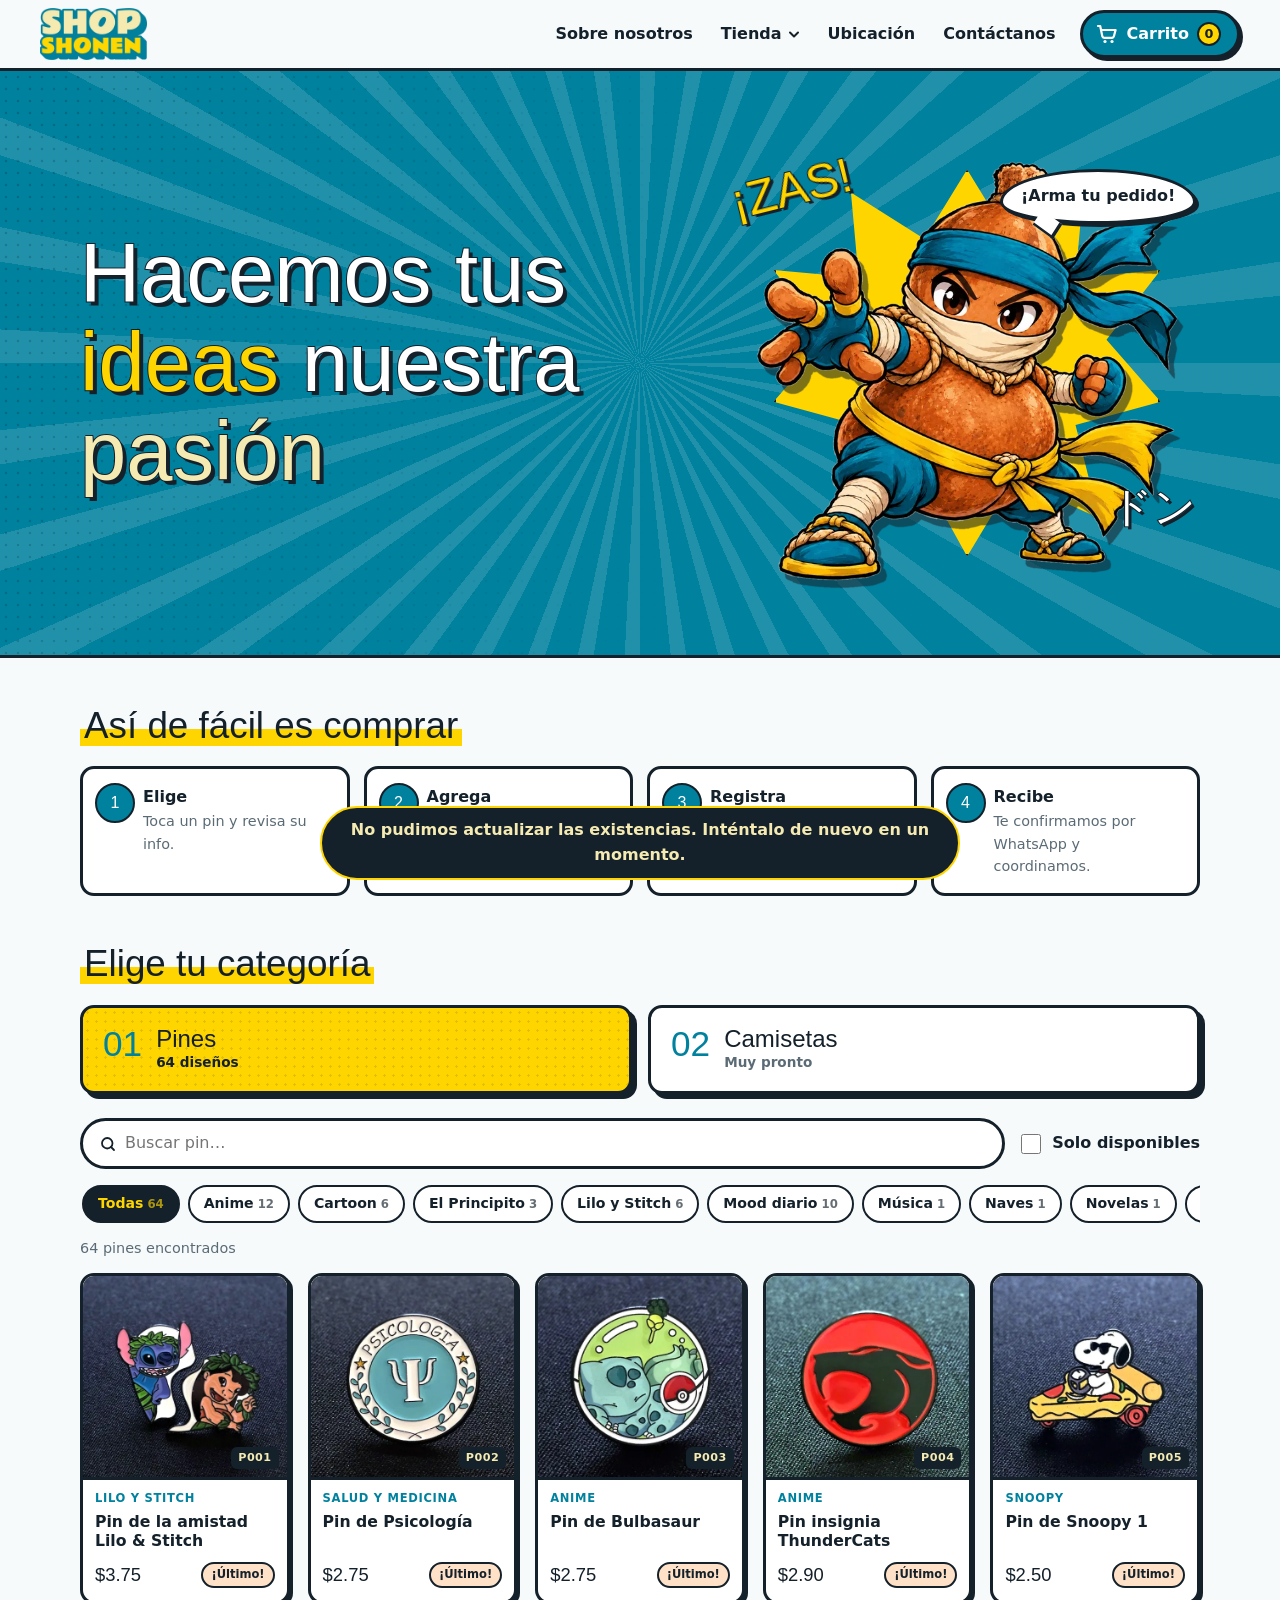
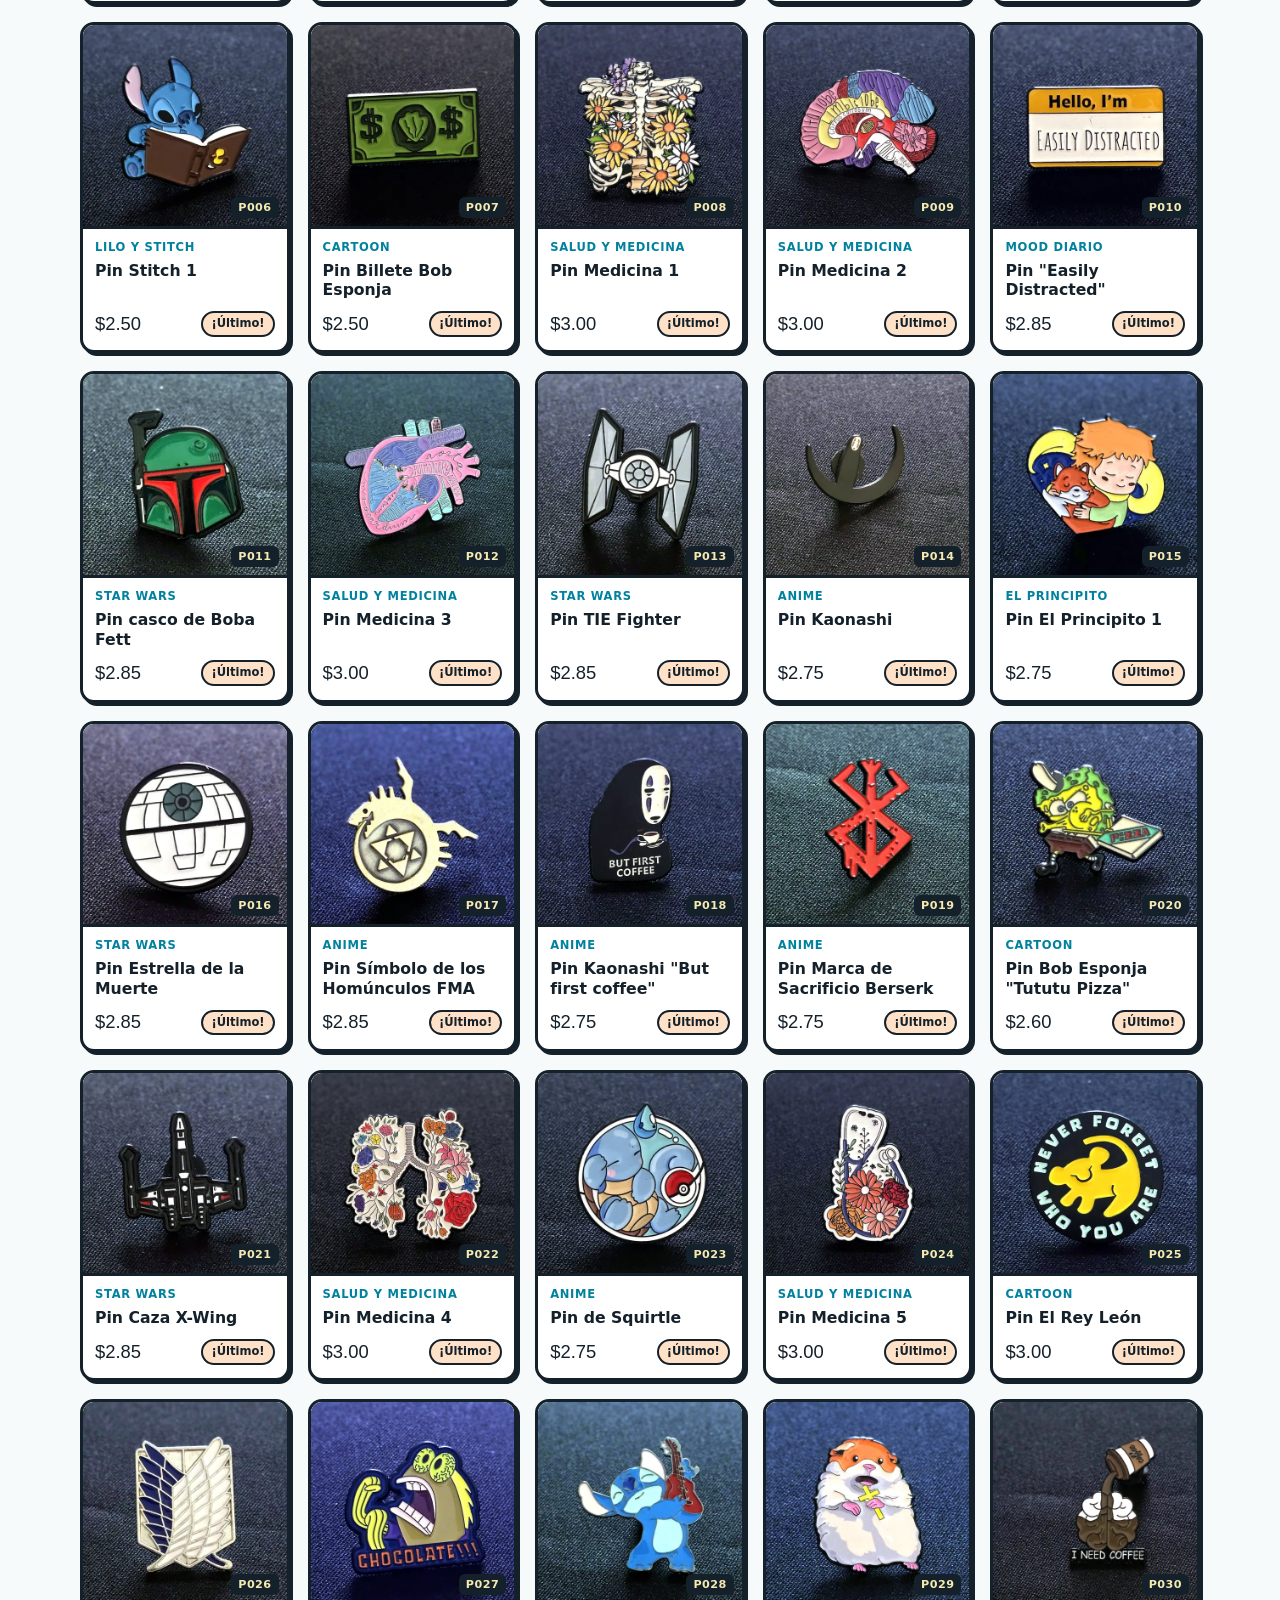
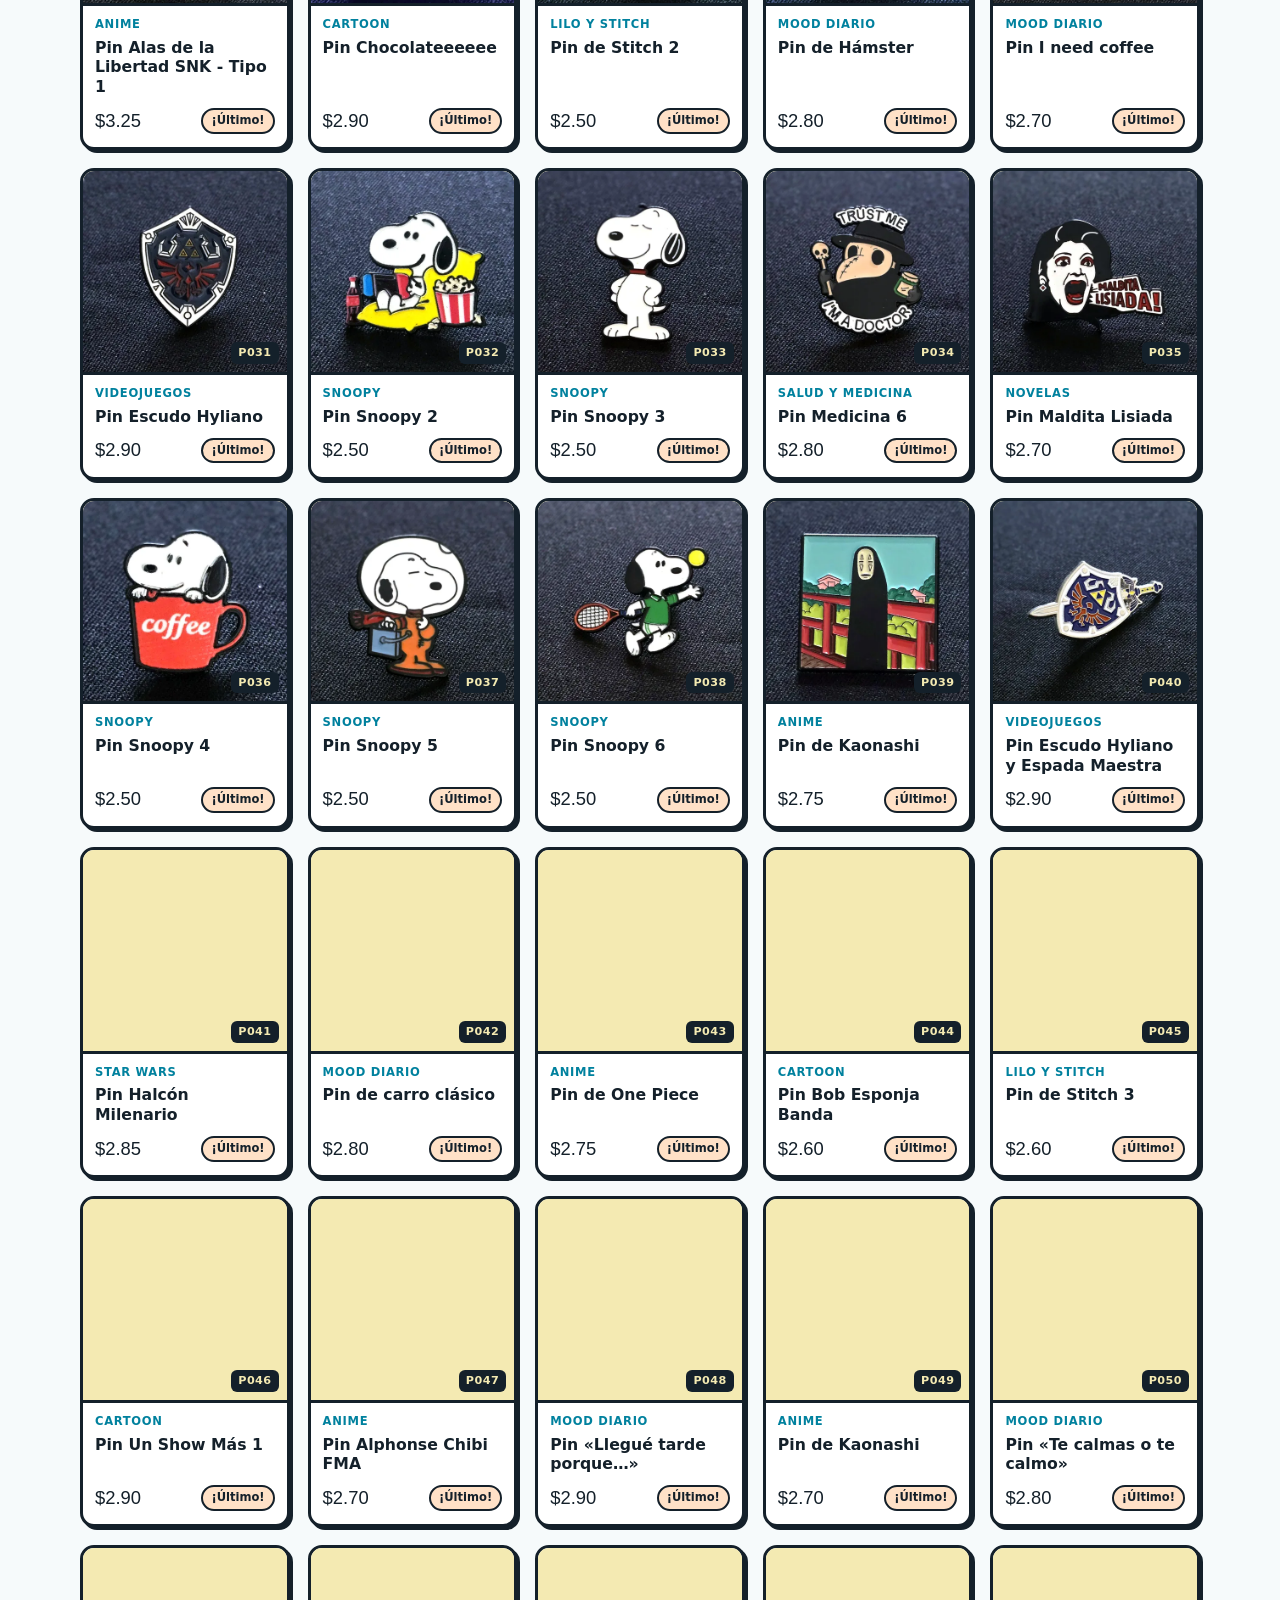
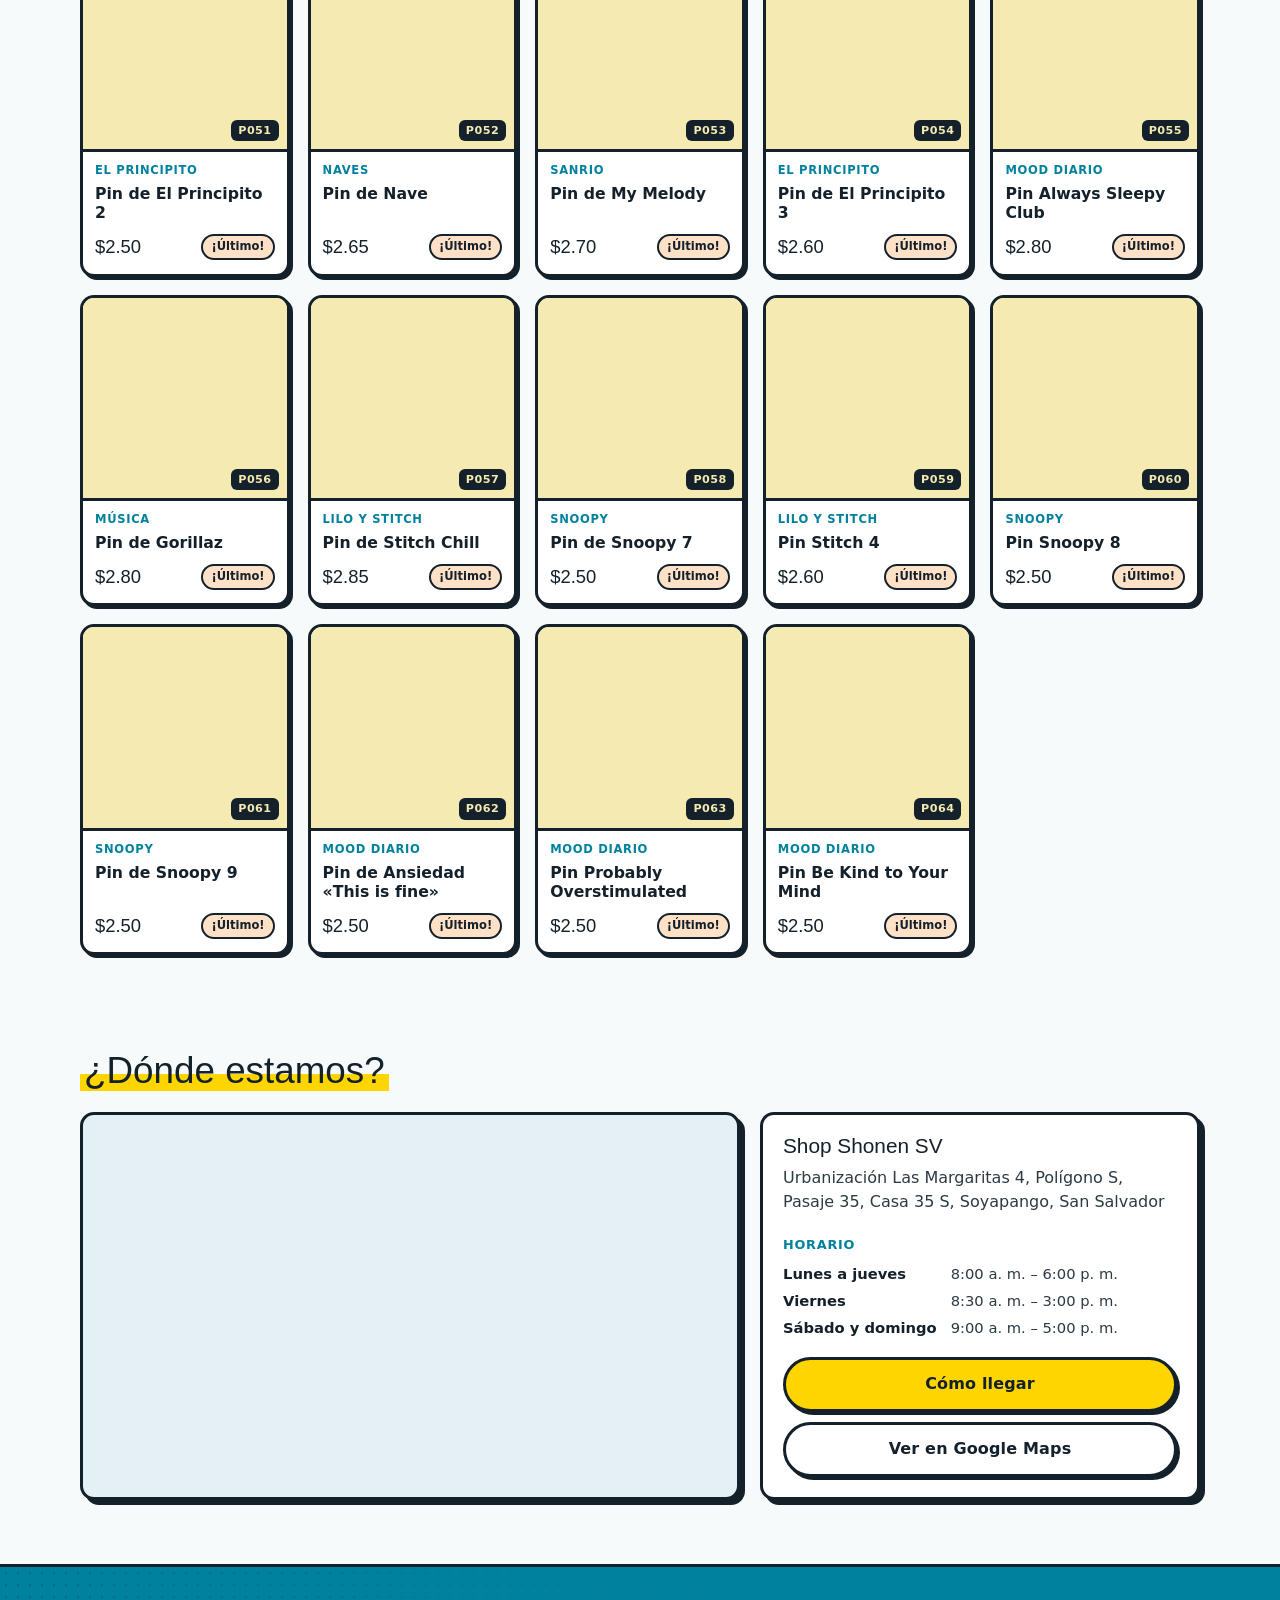
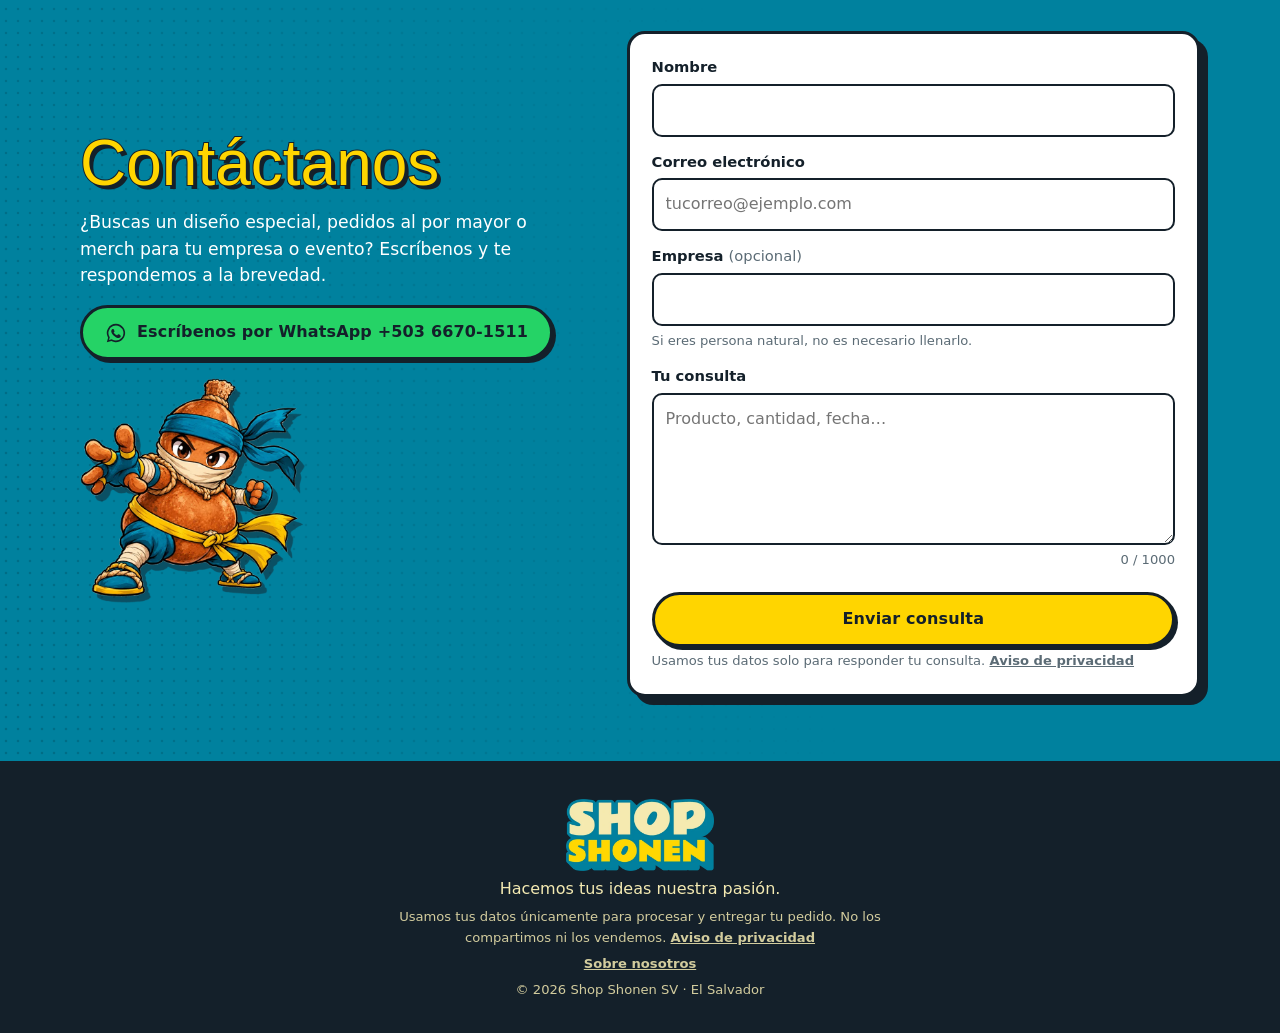
==== index.html @ 0800d369 "Add files via upload" ====
<!doctype html>
<html lang="es">
<head>
<meta charset="utf-8">
<meta name="viewport" content="width=device-width,initial-scale=1,viewport-fit=cover">
<!--CSP-START-->
<meta http-equiv="Content-Security-Policy" content="default-src 'self'; script-src 'self'; style-src 'self' 'unsafe-inline' https://fonts.googleapis.com; font-src https://fonts.gstatic.com; img-src 'self' data: https://drive.google.com https://*.googleusercontent.com; frame-src https://www.google.com https://maps.google.com; connect-src https://script.google.com https://script.googleusercontent.com; frame-ancestors 'none'; base-uri 'self'; form-action 'none'">
<meta name="referrer" content="strict-origin-when-cross-origin">
<meta name="description" content="Shop Shonen SV: pines y merch inspirados en el anime y la cultura pop. Pedidos en línea, pago contra entrega y envíos a todo El Salvador.">
<link rel="icon" href="logo.webp">
<!--CSP-END-->
<title>Shop Shonen SV</title>
<link rel="preconnect" href="https://fonts.googleapis.com">
<link rel="preconnect" href="https://fonts.gstatic.com" crossorigin>
<link rel="stylesheet" href="https://fonts.googleapis.com/css2?family=Bangers&family=Dela+Gothic+One&family=M+PLUS+Rounded+1c:wght@400;500;700;800&display=swap">
<link rel="stylesheet" href="styles.css">
</head>
<body>
<!--BODY-START-->
<a class="skip" href="#catalogo">Ir al catálogo</a>

<header class="topbar" id="topbar">
  <a class="brand" href="#inicio" aria-label="Shop Shonen SV, inicio">
    <img src="logo.webp" alt="Shop Shonen" width="120" height="120">
  </a>
  <nav class="topnav" id="topnav" aria-label="Secciones">
    <a class="navlink" href="nosotros.html">Sobre nosotros</a>
    <div class="dd" id="ddTienda">
      <button type="button" class="navlink dd-btn" id="ddBtn" aria-expanded="false" aria-controls="ddMenu">Tienda <svg viewBox="0 0 12 12" width="12" height="12" aria-hidden="true"><path d="M2 4.5 6 8.5 10 4.5" fill="none" stroke="currentColor" stroke-width="2" stroke-linecap="round" stroke-linejoin="round"/></svg></button>
      <div class="dd-menu" id="ddMenu" hidden>
        <button type="button" class="dd-item" data-goto="pines">Pines</button>
        <button type="button" class="dd-item" data-goto="camisetas">Camisetas</button>
      </div>
    </div>
    <button type="button" class="navlink" data-scroll="ubicacion">Ubicación</button>
    <button type="button" class="navlink" data-scroll="contacto">Contáctanos</button>
  </nav>
  <button type="button" class="cart-btn" id="cartBtn" aria-label="Abrir carrito, 0 productos">
    <svg viewBox="0 0 24 24" width="24" height="24" aria-hidden="true"><path d="M3 4h2.2l2.1 10.2a2 2 0 0 0 2 1.6h7.6a2 2 0 0 0 2-1.5L20.6 8H6.4" fill="none" stroke="currentColor" stroke-width="2.2" stroke-linecap="round" stroke-linejoin="round"/><circle cx="10" cy="19.5" r="1.6" fill="currentColor"/><circle cx="17" cy="19.5" r="1.6" fill="currentColor"/></svg>
    <span class="cart-label">Carrito</span>
    <span class="cart-count" id="cartCount">0</span>
  </button>
  <button type="button" class="burger" id="burger" aria-expanded="false" aria-controls="topnav" aria-label="Abrir menú">
    <span></span><span></span><span></span>
  </button>
</header>

<main id="inicio">
  <!-- HERO: escena animada -->
  <section class="hero" aria-labelledby="heroTitle">
    <div class="hero-lines" aria-hidden="true"></div>
    <div class="hero-dots" aria-hidden="true"></div>
    <div class="hero-inner">
      <div class="hero-copy">
        <h1 id="heroTitle" class="hero-title" aria-label="Hacemos tus ideas nuestra pasión">
          <span class="w" style="--i:0">Hacemos</span>
          <span class="w" style="--i:1">tus</span>
          <span class="w hl" style="--i:2">ideas</span>
          <span class="w" style="--i:3">nuestra</span>
          <span class="w hl2" style="--i:4">pasión</span>
        </h1>
      </div>
      <div class="hero-stage" aria-hidden="true">
        <div class="burst"></div>
        <span class="sfx sfx1">¡ZAS!</span>
        <span class="sfx sfx2">ドン</span>
        <img class="mascot" src="mascota.webp" alt="" width="640" height="636">
        <div class="bubble">¡Arma tu pedido!</div>
      </div>
    </div>
  </section>

  <section class="how" aria-labelledby="howTitle">
    <h2 id="howTitle" class="section-title"><span>Así de fácil es comprar</span></h2>
    <ol class="steps">
      <li><b>Elige</b><span>Toca un pin y revisa su info.</span></li>
      <li><b>Agrega</b><span>Suma al carrito los que quieras.</span></li>
      <li><b>Registra</b><span>Completa tus datos de entrega.</span></li>
      <li><b>Recibe</b><span>Te confirmamos por WhatsApp y coordinamos.</span></li>
    </ol>
  </section>

  <!-- Categorías -->
  <section class="cats" id="catalogo" aria-labelledby="catsTitle">
    <h2 id="catsTitle" class="section-title"><span>Elige tu categoría</span></h2>
    <div class="cat-tabs" role="tablist" aria-label="Categorías de producto">
      <button type="button" class="cat-tab" role="tab" id="tab-pines" aria-controls="panel-pines" aria-selected="true" data-cat="pines">
        <span class="cat-num">01</span>
        <span class="cat-name">Pines</span>
        <span class="cat-meta" id="pinesMeta">64 diseños</span>
      </button>
      <button type="button" class="cat-tab" role="tab" id="tab-camisetas" aria-controls="panel-camisetas" aria-selected="false" data-cat="camisetas">
        <span class="cat-num">02</span>
        <span class="cat-name">Camisetas</span>
        <span class="cat-meta">Muy pronto</span>
      </button>
    </div>

    <!-- Panel Pines -->
    <div class="panel" role="tabpanel" id="panel-pines" aria-labelledby="tab-pines">
      <div class="toolbar">
        <label class="search">
          <span class="sr">Buscar pin</span>
          <svg viewBox="0 0 24 24" width="18" height="18" aria-hidden="true"><circle cx="11" cy="11" r="7" fill="none" stroke="currentColor" stroke-width="2.4"/><path d="m20 20-4-4" stroke="currentColor" stroke-width="2.4" stroke-linecap="round"/></svg>
          <input type="search" id="q" placeholder="Buscar pin…" autocomplete="off" maxlength="40">
        </label>
        <label class="only-stock"><input type="checkbox" id="onlyStock"> Solo disponibles</label>
      </div>
      <div class="chips" id="chips" role="group" aria-label="Filtrar por temática"></div>
      <p class="result-count" id="resultCount" aria-live="polite"></p>
      <div class="grid" id="grid"></div>
    </div>

    <!-- Panel Camisetas -->
    <div class="panel" role="tabpanel" id="panel-camisetas" aria-labelledby="tab-camisetas" hidden>
      <div class="soon">
        <img src="mascota.webp" alt="" class="soon-mascot" width="640" height="636">
        <div class="soon-bubble">
          <p class="soon-msg">Muy pronto estaremos actualizando el catálogo de productos</p>
          <p class="soon-sign">Atentamente: <b>Shop Shonen SV</b></p>
        </div>
      </div>
    </div>
  </section>


  <!-- Ubicación -->
  <section class="place" id="ubicacion" aria-labelledby="placeTitle">
    <h2 id="placeTitle" class="section-title"><span>¿Dónde estamos?</span></h2>
    <div class="place-grid">
      <div class="map" id="map"></div>
      <div class="place-card">
        <p class="place-kicker">Shop Shonen SV</p>
        <p class="place-addr" id="placeAddr"></p>
        <h3 class="place-h">Horario</h3>
        <dl class="hours" id="hours"></dl>
        <div class="place-actions">
          <a class="btn btn-sun btn-wide" id="mapDirections" href="#" target="_blank" rel="noopener noreferrer">Cómo llegar</a>
          <a class="btn btn-ghost-dark btn-wide" id="mapOpen" href="#" target="_blank" rel="noopener noreferrer">Ver en Google Maps</a>
        </div>
      </div>
    </div>
  </section>

  <!-- Contáctanos -->
  <section class="contact" id="contacto" aria-labelledby="contactTitle">
    <div class="contact-wrap">
      <div class="contact-intro">
        <h2 id="contactTitle" class="contact-title">Contáctanos</h2>
        <p class="contact-lead">¿Buscas un diseño especial, pedidos al por mayor o merch para tu empresa o evento? Escríbenos y te respondemos a la brevedad.</p>
        <a class="btn btn-wa wa-link" id="ctWa" href="#" target="_blank" rel="noopener noreferrer" hidden>
          <svg viewBox="0 0 24 24" width="22" height="22" aria-hidden="true"><path fill="currentColor" d="M12 2a10 10 0 0 0-8.6 15.1L2 22l5-1.3A10 10 0 1 0 12 2Zm0 18.2c-1.5 0-3-.4-4.3-1.2l-.3-.2-3 .8.8-2.9-.2-.3A8.2 8.2 0 1 1 12 20.2Zm4.5-6.1c-.2-.1-1.5-.7-1.7-.8-.2-.1-.4-.1-.6.1l-.8 1c-.1.2-.3.2-.5.1a6.7 6.7 0 0 1-3.3-2.9c-.3-.4.3-.4.7-1.3.1-.2 0-.3 0-.4l-.8-1.8c-.2-.5-.4-.4-.6-.4h-.5a1 1 0 0 0-.7.3 3 3 0 0 0-.9 2.2c0 1.3.9 2.5 1 2.7.1.2 1.8 2.8 4.4 3.9 1.7.7 2.3.8 3.1.6.5-.1 1.5-.6 1.7-1.2.2-.6.2-1.1.2-1.2-.1-.1-.3-.2-.5-.3Z"/></svg>
          <span>Escríbenos por WhatsApp <b id="ctWaNum"></b></span>
        </a>
        <img src="mascota.webp" alt="" class="contact-mascot" width="640" height="636">
      </div>
      <form class="contact-form" id="ctForm" novalidate>
        <div class="field">
          <label for="cNombre">Nombre</label>
          <input id="cNombre" name="nombre" autocomplete="name" maxlength="80" required>
          <p class="err" id="ecNombre"></p>
        </div>
        <div class="field">
          <label for="cCorreo">Correo electrónico</label>
          <input id="cCorreo" name="correo" type="email" autocomplete="email" maxlength="120" placeholder="tucorreo@ejemplo.com" required>
          <p class="err" id="ecCorreo"></p>
        </div>
        <div class="field">
          <label for="cEmpresa">Empresa <span class="opt">(opcional)</span></label>
          <input id="cEmpresa" name="empresa" autocomplete="organization" maxlength="100" aria-describedby="cEmpresaHint">
          <p class="field-hint" id="cEmpresaHint">Si eres persona natural, no es necesario llenarlo.</p>
        </div>
        <div class="field">
          <label for="cConsulta">Tu consulta</label>
          <textarea id="cConsulta" name="consulta" rows="5" maxlength="1000" placeholder="Producto, cantidad, fecha…" required></textarea>
          <p class="field-hint counter" id="cCount">0 / 1000</p>
          <p class="err" id="ecConsulta"></p>
        </div>
        <div class="hp" aria-hidden="true"><label>No llenar <input id="cWeb" name="web" tabindex="-1" autocomplete="off"></label></div>
        <p class="form-alert" id="ctAlert" role="alert" hidden></p>
        <button type="submit" class="btn btn-sun btn-wide" id="ctSubmit">Enviar consulta</button>
        <p class="field-hint">Usamos tus datos solo para responder tu consulta. <button type="button" class="linkish" data-privacy>Aviso de privacidad</button></p>
      </form>
      <div class="contact-done" id="ctDone" hidden>
        <p class="done-kicker">¡Consulta enviada!</p>
        <h3 class="contact-done-title">Gracias, <span id="ctDoneName"></span></h3>
        <p>Recibimos tu mensaje y te responderemos al correo <b id="ctDoneMail"></b>.</p>
        <button type="button" class="btn btn-ghost-dark" id="ctAgain">Enviar otra consulta</button>
      </div>
    </div>
  </section>
</main>

<footer class="footer">
  <img src="logo.webp" alt="Shop Shonen SV" width="96" height="96">
  <p>Hacemos tus ideas nuestra pasión.</p>
  <p class="foot-small">Usamos tus datos únicamente para procesar y entregar tu pedido. No los compartimos ni los vendemos. <button type="button" class="linkish" id="privacyLink">Aviso de privacidad</button></p>
  <p class="foot-small"><a class="linkish" href="nosotros.html">Sobre nosotros</a></p>
  <p class="foot-small">© <span id="year">2026</span> Shop Shonen SV · El Salvador</p>
</footer>

<!-- Modal: detalle de producto -->
<div class="overlay" id="detailOverlay" hidden>
  <div class="modal" role="dialog" aria-modal="true" aria-labelledby="dName" id="detail">
    <button type="button" class="x" data-close aria-label="Cerrar">×</button>
    <div class="d-media">
      <div class="zoom" id="zoom" tabindex="0" role="button" aria-label="Toca para hacer zoom">
        <img id="dImg" alt="">
        <span class="zoom-hint" id="zoomHint">Toca la foto para hacer zoom</span>
      </div>
    </div>
    <div class="d-info">
      <p class="d-code" id="dCode"></p>
      <h3 class="d-name" id="dName"></h3>
      <p class="d-price" id="dPrice"></p>
      <div class="d-tabs" role="tablist">
        <button type="button" role="tab" aria-selected="true" class="d-tab" id="dTabDesc">Descripción</button>
      </div>
      <p class="d-desc" id="dDesc"></p>
      <p class="d-stock" id="dStock"></p>
      <div class="d-buy" id="dBuy">
        <div class="qty" aria-label="Cantidad">
          <button type="button" id="dMinus" aria-label="Quitar uno">−</button>
          <output id="dQty">1</output>
          <button type="button" id="dPlus" aria-label="Agregar uno">+</button>
        </div>
        <button type="button" class="btn btn-sun btn-wide" id="dAdd">Añadir al carrito</button>
      </div>
    </div>
  </div>
</div>

<!-- Carrito lateral -->
<div class="drawer-back" id="drawerBack" hidden></div>
<aside class="drawer" id="drawer" aria-labelledby="drawerTitle" aria-hidden="true" inert hidden>
  <div class="drawer-head">
    <h2 id="drawerTitle">Tu carrito</h2>
    <button type="button" class="x" id="drawerClose" aria-label="Cerrar carrito">×</button>
  </div>
  <p class="drawer-toast" id="drawerToast" role="status" aria-live="polite"></p>
  <div class="drawer-body" id="cartList"></div>
  <div class="drawer-foot">
    <div class="sum-row total"><span>Total de la compra</span><b id="cartTotal">$0.00</b></div>
    <p class="hint">El envío se calcula al completar tus datos.</p>
    <button type="button" class="btn btn-ghost-dark btn-wide" id="keepShopping">Continuar comprando</button>
    <button type="button" class="btn btn-sun btn-wide" id="goCheckout">Completar compra</button>
  </div>
</aside>

<!-- Pestaña de checkout -->
<section class="checkout" id="checkout" aria-labelledby="coTitle" hidden>
  <div class="co-bar">
    <button type="button" class="back" id="coBack">← Volver a la tienda</button>
    <img src="logo.webp" alt="Shop Shonen" width="64" height="64">
  </div>
  <div class="co-wrap" id="coWrap">
    <form class="co-form" id="coForm" novalidate autocomplete="on">
      <h2 id="coTitle">Completa tu registro de compra</h2>
      <p class="co-sub">Todos los campos son obligatorios. Los usamos solo para entregarte tu pedido.</p>

      <fieldset>
        <legend><span class="lg-num">1</span> ¿Quién recibe?</legend>
        <div class="field">
          <label for="fNombre">Nombre completo</label>
          <input id="fNombre" name="nombre" autocomplete="name" maxlength="80" required>
          <p class="err" id="eNombre"></p>
        </div>
        <div class="field">
          <label for="fWhats">Contacto de WhatsApp</label>
          <div class="phone"><span class="pfx">+503</span><input id="fWhats" name="whatsapp" inputmode="numeric" autocomplete="tel-national" placeholder="7000-0000" maxlength="9" required></div>
          <p class="err" id="eWhats"></p>
        </div>
      </fieldset>

      <fieldset>
        <legend><span class="lg-num">2</span> ¿Dónde entregamos?</legend>
        <div class="field">
          <label for="fDepto">Departamento</label>
          <select id="fDepto" name="departamento" required><option value="">Selecciona un departamento</option></select>
          <p class="err" id="eDepto"></p>
        </div>
        <div class="row2">
          <div class="field">
            <label for="fMuni">Municipio</label>
            <select id="fMuni" name="municipio" required disabled><option value="">Primero elige el departamento</option></select>
            <p class="err" id="eMuni"></p>
          </div>
          <div class="field">
            <label for="fDist">Distrito</label>
            <select id="fDist" name="distrito" required disabled><option value="">Primero elige el municipio</option></select>
            <p class="err" id="eDist"></p>
          </div>
        </div>
        <div class="field">
          <label for="fDir">Dirección</label>
          <input id="fDir" name="direccion" autocomplete="street-address" maxlength="160" placeholder="Colonia, calle y n.º de casa" required>
          <p class="err" id="eDir"></p>
        </div>
        <div class="field">
          <label for="fRef">Punto de referencia</label>
          <input id="fRef" name="referencia" maxlength="120" placeholder="Ej.: frente al parque" required>
          <p class="err" id="eRef"></p>
        </div>
      </fieldset>

      <fieldset>
        <legend><span class="lg-num">3</span> ¿Cómo pagas?</legend>
        <div class="pay">
          <label class="pay-opt"><input type="radio" name="pago" value="Contra entrega" required>
            <span><b>Contra entrega</b><small>Pagas en efectivo cuando recibes tu pedido.</small></span></label>
          <label class="pay-opt"><input type="radio" name="pago" value="Transferencia">
            <span><b>Pago por transferencia</b><small>Transferencia bancaria antes del envío.</small></span></label>
        </div>
        <p class="pay-note" id="payNote" hidden>Un asesor se comunicará contigo por WhatsApp para completar el pago. Tu pedido queda reservado mientras tanto.</p>
        <p class="err" id="ePago"></p>
      </fieldset>

      <!-- Campo trampa contra bots: las personas no lo ven -->
      <div class="hp" aria-hidden="true"><label>No llenar <input id="fWeb" name="web" tabindex="-1" autocomplete="off"></label></div>

      <label class="consent"><input type="checkbox" id="fConsent" required>
        <span>Acepto que Shop Shonen SV use mis datos solo para gestionar y entregar este pedido y contactarme por WhatsApp. <button type="button" class="linkish" data-privacy>Leer aviso</button></span></label>
      <p class="err" id="eConsent"></p>

      <p class="form-alert" id="formAlert" role="alert" hidden></p>
    </form>

    <aside class="co-summary" aria-labelledby="sumTitle">
      <h3 id="sumTitle">Resumen del pedido</h3>
      <div id="coItems" class="co-items"></div>
      <div class="sum-row"><span>Subtotal</span><b id="coSub">$0.00</b></div>
      <div class="sum-row"><span>Envío <small id="coShipLbl">(elige departamento)</small></span><b id="coShip">—</b></div>
      <div class="sum-row total"><span>Total a pagar</span><b id="coTotal">$0.00</b></div>
      <button type="submit" form="coForm" class="btn btn-sun btn-wide" id="coSubmit" disabled>Completar registro de compra</button>
      <p class="missing" id="coMissing" aria-live="polite"></p>
      <p class="secure"><svg viewBox="0 0 24 24" width="16" height="16" aria-hidden="true"><path d="M7 10V7a5 5 0 0 1 10 0v3" fill="none" stroke="currentColor" stroke-width="2.2"/><rect x="4.5" y="10" width="15" height="11" rx="2.5" fill="currentColor"/></svg> Conexión cifrada. No pedimos datos de tarjeta.</p>
    </aside>
  </div>

  <!-- Confirmación -->
  <div class="done" id="done" hidden>
    <img src="mascota.webp" alt="" class="done-mascot" width="640" height="636">
    <div class="done-card">
      <p class="done-kicker">¡Pedido registrado!</p>
      <h2 class="done-title">Gracias, <span id="doneName"></span></h2>
      <p class="done-id">Número de pedido: <b id="doneId"></b></p>
      <div id="doneItems" class="co-items"></div>
      <div class="sum-row"><span>Envío</span><b id="doneShip"></b></div>
      <div class="sum-row total"><span>Total</span><b id="doneTotal"></b></div>
      <p class="done-pay" id="donePay"></p>
      <p class="done-wa" id="doneWa"></p>
      <a class="btn btn-wa btn-wide" id="doneChat" href="#" target="_blank" rel="noopener noreferrer">Escribirle a Shop Shonen por WhatsApp</a>
      <button type="button" class="btn btn-ghost-dark btn-wide" id="doneBack">Seguir viendo productos</button>
    </div>
  </div>
</section>

<!-- Aviso de privacidad -->
<div class="overlay" id="privacyOverlay" hidden>
  <div class="modal modal-text" role="dialog" aria-modal="true" aria-labelledby="pvTitle">
    <button type="button" class="x" data-close aria-label="Cerrar">×</button>
    <h3 id="pvTitle">Aviso de privacidad</h3>
    <p><b>Qué datos pedimos:</b> nombre, número de WhatsApp, dirección, punto de referencia y método de pago. No pedimos ni guardamos datos de tarjetas ni contraseñas.</p>
    <p><b>Para qué:</b> registrar tu pedido, apartar tus productos, coordinar la entrega y enviarte la confirmación por WhatsApp.</p>
    <p><b>Quién los ve:</b> solo el equipo de Shop Shonen SV y la persona que realiza la entrega. No los vendemos ni los compartimos con terceros para publicidad.</p>
    <p><b>Cuánto tiempo:</b> conservamos los datos del pedido mientras sea necesario para la entrega y el control de ventas.</p>
    <p><b>Tus derechos:</b> puedes pedir que corrijamos o eliminemos tus datos escribiéndonos por WhatsApp.</p>
  </div>
</div>

<div class="toast" id="toast" role="status" aria-live="polite"></div>
<!--BODY-END-->
<script src="config.js"></script>
<script src="data-productos.js"></script>
<script src="data-elsalvador.js"></script>
<script src="app.js"></script>
</body>
</html>
---- styles.css ----
/* Layout: página tipo tomo de manga — paneles con tinta gruesa, sombras duras y tramas; un solo mundo visual claro (decisión deliberada). */
:root{
  --ink:#14202a;          /* tinta */
  --paper:#f6fafb;        /* papel, sesgo frío hacia el teal */
  --panel:#ffffff;
  --teal:#00819e;         /* del logo */
  --teal-deep:#005b70;
  --cream:#f4eab2;        /* del logo */
  --sun:#ffd500;          /* del logo */
  --orange:#d9662a;       /* de la mascota */
  --red:#e0343c;
  --green:#1f9d55;
  --muted:#5b6b75;
  --line:#d6e3e8;
  --f-display:"Dela Gothic One","Arial Black",Impact,sans-serif;
  --f-sfx:"Bangers","Dela Gothic One",Impact,sans-serif;
  --f-body:"M PLUS Rounded 1c",ui-rounded,"Segoe UI",system-ui,sans-serif;
  --b:3px solid var(--ink);
  --sh:5px 5px 0 var(--ink);
  --sh-sm:3px 3px 0 var(--ink);
  --r:14px;
  --gut:clamp(16px,4vw,40px);
  color-scheme:light;
}
*{box-sizing:border-box}
[hidden]{display:none!important}
html{scroll-behavior:smooth}
body{margin:0;background:var(--paper);color:var(--ink);font-family:var(--f-body);font-size:16px;line-height:1.55;-webkit-font-smoothing:antialiased;overflow-x:hidden}
body.locked{overflow:hidden}
img{max-width:100%;display:block}
button{font:inherit;color:inherit;cursor:pointer}
input,select{font:inherit;color:var(--ink)}
:focus-visible{outline:3px solid var(--orange);outline-offset:3px}
.sr{position:absolute;width:1px;height:1px;overflow:hidden;clip:rect(0 0 0 0);white-space:nowrap}
.skip{position:absolute;left:-999px;top:8px;background:var(--sun);border:var(--b);padding:8px 12px;z-index:100;font-weight:800}
.skip:focus{left:12px}

/* ---------- Botones ---------- */
.btn{display:inline-flex;align-items:center;justify-content:center;gap:8px;border:var(--b);border-radius:999px;padding:12px 22px;font-weight:800;font-size:1rem;letter-spacing:.01em;box-shadow:var(--sh-sm);transition:transform .12s ease,box-shadow .12s ease,background .2s;text-decoration:none;min-height:48px;text-align:center}
.btn:hover{transform:translate(-2px,-2px);box-shadow:5px 5px 0 var(--ink)}
.btn:active{transform:translate(2px,2px);box-shadow:0 0 0 var(--ink)}
.btn[disabled]{opacity:.45;cursor:not-allowed;transform:none;box-shadow:var(--sh-sm)}
.btn-sun{background:var(--sun);color:var(--ink)}
.btn-ghost{background:transparent;color:#fff;border-color:#fff;box-shadow:3px 3px 0 var(--ink)}
.btn-ghost-dark{background:var(--panel);color:var(--ink)}
.btn-wa{background:#25d366;color:var(--ink)}
.btn-wide{width:100%}
.linkish{background:none;border:0;padding:0;text-decoration:underline;font-weight:700;color:inherit}

/* ---------- Barra superior ---------- */
.topbar{position:sticky;top:env(safe-area-inset-top,0px);z-index:40;display:flex;align-items:center;gap:12px;padding:8px var(--gut);background:var(--paper);border-bottom:var(--b)}
.brand img{width:auto;height:52px;object-fit:contain}
.topnav{display:flex;align-items:center;gap:4px;margin-left:auto}
.navlink{background:none;border:0;padding:10px 12px;font-weight:800;border-radius:10px;color:var(--ink);text-decoration:none;font-size:1rem;line-height:1.55;white-space:nowrap;display:inline-flex;align-items:center}
.navlink:hover{background:var(--cream)}
.cart-btn{position:relative;display:flex;align-items:center;gap:8px;background:var(--teal);color:#fff;border:var(--b);border-radius:999px;padding:9px 16px 9px 12px;font-weight:800;box-shadow:var(--sh-sm);min-height:46px}
.cart-count{min-width:24px;height:24px;border-radius:999px;background:var(--sun);color:var(--ink);border:2px solid var(--ink);display:grid;place-items:center;font-size:.8rem;padding:0 5px;font-variant-numeric:tabular-nums}
.cart-btn.bump{animation:bump .5s ease}
@keyframes bump{30%{transform:scale(1.15) rotate(-4deg)}60%{transform:scale(.95) rotate(2deg)}}

/* ---------- Hero ---------- */
.hero{position:relative;overflow:hidden;background:var(--teal);color:#fff;border-bottom:var(--b);isolation:isolate}
.hero-lines{position:absolute;inset:-60%;z-index:-2;background:repeating-conic-gradient(from 0deg at 50% 50%,rgba(255,255,255,.13) 0deg 3deg,transparent 3deg 9deg);animation:spin 60s linear infinite}
.hero-dots{position:absolute;inset:0;z-index:-1;background-image:radial-gradient(rgba(0,0,0,.18) 1.4px,transparent 1.6px);background-size:12px 12px;-webkit-mask-image:linear-gradient(100deg,#000 0%,transparent 55%);mask-image:linear-gradient(100deg,#000 0%,transparent 55%)}
@keyframes spin{to{transform:rotate(360deg)}}
.hero-inner{max-width:1200px;margin:0 auto;padding:clamp(28px,6vw,72px) var(--gut);display:grid;grid-template-columns:1.15fr .85fr;gap:24px;align-items:center}
.hero-copy{min-width:0}
.hero-kicker{display:inline-flex;flex-wrap:wrap;gap:8px;align-items:center;margin:0 0 14px;background:var(--ink);color:var(--cream);padding:6px 14px;border-radius:999px;font-weight:700;font-size:.85rem;letter-spacing:.02em}
.hero-kicker span{color:var(--sun);font-weight:800}
.hero-title{font-family:var(--f-display);font-weight:400;font-size:clamp(2.2rem,7vw,5.2rem);line-height:1.02;margin:0;text-wrap:balance;display:flex;flex-wrap:wrap;gap:.05em .28em;text-shadow:4px 4px 0 var(--ink);-webkit-text-stroke:2px var(--ink);paint-order:stroke fill}
.hero-title .w{display:inline-block;animation:pop .6s cubic-bezier(.2,1.6,.4,1) both;animation-delay:calc(.35s + var(--i)*.12s)}
.hero-title .hl{color:var(--sun)}
.hero-title .hl2{color:var(--cream)}
@keyframes pop{from{transform:translateY(40px) scale(.6) rotate(-6deg);opacity:.001}to{transform:none;opacity:1}}
.hero-ctas{display:flex;flex-wrap:wrap;gap:12px}
.hero-stage{position:relative;aspect-ratio:1/1;max-width:440px;width:100%;justify-self:center}
.burst{position:absolute;inset:6%;background:var(--sun);border:var(--b);clip-path:polygon(50% 0,61% 18%,80% 6%,78% 28%,100% 26%,86% 44%,100% 60%,78% 66%,84% 90%,62% 80%,50% 100%,39% 80%,16% 90%,22% 66%,0 60%,14% 44%,0 26%,22% 28%,20% 6%,39% 18%);animation:burst 4s ease-in-out infinite;animation-delay:1.1s}
@keyframes burst{0%,100%{transform:rotate(0) scale(1)}50%{transform:rotate(8deg) scale(1.05)}}
.mascot{position:absolute;inset:4% 2% 6% 2%;width:96%;height:auto;filter:drop-shadow(6px 8px 0 rgba(20,32,42,.55));animation:enter .9s cubic-bezier(.2,1.4,.4,1) .15s both,float 3.2s ease-in-out 1.2s infinite}
@keyframes enter{0%{transform:translate(70%,-30%) rotate(25deg) scale(.4);opacity:.001}60%{transform:translate(-4%,2%) rotate(-6deg) scale(1.06);opacity:1}100%{transform:none}}
@keyframes float{0%,100%{transform:translateY(0) rotate(0)}50%{transform:translateY(-10px) rotate(-2deg)}}
.sfx{position:absolute;font-family:var(--f-sfx);color:var(--panel);-webkit-text-stroke:2px var(--ink);paint-order:stroke fill;text-shadow:3px 3px 0 var(--ink);animation:sfx .5s cubic-bezier(.2,1.8,.4,1) both;z-index:2}
.sfx1{top:2%;left:-4%;font-size:clamp(1.8rem,4vw,3rem);transform:rotate(-14deg);animation-delay:.8s;color:var(--sun)}
.sfx2{bottom:10%;right:-2%;font-size:clamp(1.6rem,3.4vw,2.6rem);font-family:var(--f-display);animation-delay:1s}
@keyframes sfx{from{opacity:.001;scale:2.2}to{opacity:1;scale:1}}
.bubble{position:absolute;right:-2%;top:6%;background:var(--panel);color:var(--ink);border:var(--b);border-radius:50% 50% 50% 50%/60% 60% 40% 40%;padding:12px 18px;font-weight:800;font-size:clamp(.85rem,1.6vw,1rem);box-shadow:var(--sh-sm);animation:sfx .45s ease 1.4s both;z-index:3;white-space:nowrap}
.bubble::after{content:"";position:absolute;left:18%;bottom:-14px;width:18px;height:18px;background:var(--panel);border-right:var(--b);border-bottom:var(--b);transform:skew(20deg) rotate(45deg)}

/* ---------- Confianza ---------- */
.trust{list-style:none;margin:0;padding:18px var(--gut);display:grid;grid-template-columns:repeat(4,minmax(0,1fr));gap:12px;max-width:1200px;margin-inline:auto}
.trust li{display:flex;flex-direction:column;gap:2px;padding:12px 14px;border-left:4px solid var(--teal);background:var(--panel)}
.trust b{font-size:.95rem}
.trust span{color:var(--muted);font-size:.83rem}

/* ---------- Secciones ---------- */
.cats,.how{max-width:1200px;margin:0 auto;padding:clamp(24px,5vw,48px) var(--gut)}
.how{padding-bottom:0}
.section-title{font-family:var(--f-display);font-weight:400;font-size:clamp(1.5rem,3.6vw,2.3rem);margin:0 0 20px;line-height:1.1}
.section-title span{background:linear-gradient(transparent 58%,var(--sun) 58%);padding:0 4px}

.cat-tabs{display:grid;grid-template-columns:repeat(2,minmax(0,1fr));gap:16px;margin-bottom:24px}
.cat-tab{position:relative;text-align:left;border:var(--b);border-radius:var(--r);background:var(--panel);padding:18px 20px;box-shadow:var(--sh);display:grid;grid-template-columns:auto 1fr;grid-template-rows:auto auto;column-gap:14px;transition:transform .15s,background .2s;overflow:hidden}
.cat-tab::before{content:"";position:absolute;inset:0;background-image:radial-gradient(rgba(20,32,42,.12) 1.2px,transparent 1.4px);background-size:9px 9px;opacity:0;transition:opacity .2s}
.cat-tab:hover{transform:translate(-2px,-2px)}
.cat-tab[aria-selected="true"]{background:var(--sun)}
.cat-tab[aria-selected="true"]::before{opacity:1}
.cat-num{grid-row:span 2;font-family:var(--f-display);font-size:2.2rem;line-height:1;color:var(--teal);position:relative}
.cat-name{font-family:var(--f-display);font-size:1.5rem;line-height:1.1;position:relative}
.cat-meta{color:var(--muted);font-weight:700;font-size:.85rem;position:relative}
.cat-tab[aria-selected="true"] .cat-meta{color:var(--ink)}

.toolbar{display:flex;flex-wrap:wrap;gap:12px;align-items:center;margin-bottom:12px}
.search{flex:1 1 280px;display:flex;align-items:center;gap:8px;border:var(--b);border-radius:999px;background:var(--panel);padding:0 16px;min-height:48px}
.search{min-width:0}
.search input{flex:1;width:100%;border:0;background:transparent;min-width:0;padding:10px 0;font-size:1rem}
.search input:focus{outline:none}
.search:focus-within{box-shadow:0 0 0 3px var(--orange)}
.only-stock{display:flex;gap:8px;align-items:center;font-weight:700}
.only-stock input{width:20px;height:20px;accent-color:var(--teal)}
.chips{display:flex;gap:8px;overflow-x:auto;padding:4px 2px 10px;scrollbar-width:thin}
.chip{flex:0 0 auto;border:2px solid var(--ink);background:var(--panel);border-radius:999px;padding:6px 14px;font-weight:700;font-size:.88rem;white-space:nowrap}
.chip[aria-pressed="true"]{background:var(--ink);color:var(--sun)}
.chip small{opacity:.65;margin-left:4px;font-variant-numeric:tabular-nums}
.result-count{color:var(--muted);font-size:.9rem;margin:4px 0 14px}

/* ---------- Tarjetas de producto ---------- */
.grid{display:grid;grid-template-columns:repeat(auto-fill,minmax(190px,1fr));gap:18px}
.card{position:relative;display:flex;flex-direction:column;border:var(--b);border-radius:var(--r);background:var(--panel);overflow:hidden;text-align:left;padding:0;transition:transform .15s ease,box-shadow .15s ease;box-shadow:var(--sh-sm)}
.card:hover{transform:translate(-2px,-2px);box-shadow:var(--sh)}
.card.sel{transform:translate(-3px,-3px) rotate(-.6deg);box-shadow:7px 7px 0 var(--teal);outline:3px solid var(--sun);outline-offset:-6px}
.card-img{position:relative;aspect-ratio:1/1;background:var(--cream);overflow:hidden;border-bottom:var(--b)}
.card-img img{width:100%;height:100%;object-fit:cover;transition:transform .35s ease}
.card:hover .card-img img{transform:scale(1.05)}
.card-body{padding:10px 12px 12px;display:flex;flex-direction:column;gap:4px;flex:1}
.card-cat{font-size:.72rem;font-weight:800;letter-spacing:.06em;text-transform:uppercase;color:var(--teal)}
.card-name{font-weight:800;font-size:.98rem;line-height:1.25;margin:0}
.card-row{display:flex;justify-content:space-between;align-items:center;margin-top:auto;padding-top:6px;gap:8px}
.price{font-family:var(--f-display);font-size:1.15rem;font-variant-numeric:tabular-nums}
.stock-pill{font-size:.72rem;font-weight:800;padding:2px 8px;border-radius:999px;border:2px solid var(--ink);background:var(--cream);white-space:nowrap}
.stock-pill.low{background:#ffe1c7}
.card-more{display:none;margin:0 12px 12px}
.card.sel .card-more{display:flex}
.badge-out{position:absolute;top:12px;left:8px;background:var(--red);color:#fff;font-family:var(--f-display);font-size:1rem;padding:4px 14px;border:var(--b);transform:rotate(-8deg);box-shadow:var(--sh-sm);z-index:2}
.card.out .card-img img{filter:grayscale(1) contrast(.9);opacity:.6}
.ph .code-tag{display:none}
.code-tag{position:absolute;right:8px;bottom:8px;background:var(--ink);color:var(--cream);font-size:.7rem;font-weight:800;padding:2px 7px;border-radius:6px;letter-spacing:.04em}
.empty{grid-column:1/-1;text-align:center;padding:40px 16px;border:3px dashed var(--line);border-radius:var(--r);color:var(--muted)}

/* ---------- Camisetas: muy pronto ---------- */
.soon{display:grid;grid-template-columns:minmax(0,220px) minmax(0,1fr);gap:24px;align-items:center;padding:clamp(20px,4vw,40px);border:var(--b);border-radius:var(--r);background:var(--panel);box-shadow:var(--sh);background-image:radial-gradient(rgba(0,129,158,.12) 1.3px,transparent 1.5px);background-size:11px 11px}
.soon-mascot{width:100%;max-width:220px;height:auto;aspect-ratio:640/636;object-fit:contain;justify-self:center;animation:float 3.2s ease-in-out infinite}
.soon-bubble{position:relative;background:var(--panel);border:var(--b);border-radius:28px;padding:24px 26px;box-shadow:var(--sh-sm)}
.soon-bubble::before{content:"";position:absolute;left:-16px;top:40%;width:24px;height:24px;background:var(--panel);border-left:var(--b);border-bottom:var(--b);transform:rotate(45deg)}
.soon-msg{font-family:var(--f-display);font-size:clamp(1.2rem,2.6vw,1.7rem);line-height:1.25;margin:0 0 14px;text-wrap:balance}
.soon-sign{margin:0;font-size:1.05rem}

/* ---------- Pasos ---------- */
.steps{list-style:none;counter-reset:s;margin:0;padding:0;display:grid;grid-template-columns:repeat(4,minmax(0,1fr));gap:14px}
.steps li{counter-increment:s;position:relative;padding:16px 16px 16px 60px;border:var(--b);border-radius:var(--r);background:var(--panel);display:flex;flex-direction:column}
.steps li::before{content:counter(s);position:absolute;left:12px;top:14px;width:36px;height:36px;border-radius:50%;background:var(--teal);color:#fff;font-family:var(--f-display);display:grid;place-items:center;border:2px solid var(--ink)}
.steps span{color:var(--muted);font-size:.9rem}

/* ---------- Footer ---------- */
.footer{border-top:var(--b);background:var(--ink);color:var(--cream);text-align:center;padding:32px var(--gut);display:flex;flex-direction:column;align-items:center;gap:6px}
.footer img{width:auto;height:72px;object-fit:contain}
.footer p{margin:0}
.foot-small{font-size:.82rem;opacity:.85;max-width:60ch}

/* ---------- Overlay / modal ---------- */
.overlay{position:fixed;inset:0;z-index:60;background:rgba(20,32,42,.6);display:grid;place-items:center;padding:16px;animation:fade .2s ease}
@keyframes fade{from{opacity:0}}
.modal{position:relative;width:min(920px,100%);max-height:calc(100% - 8px);overflow:auto;background:var(--panel);border:var(--b);border-radius:18px;box-shadow:8px 8px 0 var(--ink);display:grid;grid-template-columns:1.05fr 1fr;animation:modalIn .32s cubic-bezier(.2,1.4,.4,1)}
@keyframes modalIn{from{transform:translateY(30px) scale(.94);opacity:0}}
.modal-text{display:block;width:min(620px,100%);padding:28px}
.modal-text h3{font-family:var(--f-display);font-weight:400;margin:0 0 12px}
.x{position:absolute;top:10px;right:10px;width:42px;height:42px;border-radius:50%;border:var(--b);background:var(--sun);font-size:1.6rem;line-height:1;font-weight:800;z-index:3;display:grid;place-items:center;padding:0}
.d-media{border-right:var(--b);background:var(--cream);min-width:0}
.zoom{position:relative;aspect-ratio:1/1;overflow:hidden;cursor:zoom-in;touch-action:pan-y}
.zoom img{width:100%;height:100%;object-fit:cover;transition:transform .25s ease;transform-origin:50% 50%}
.zoom.on{cursor:zoom-out;touch-action:none}
.zoom.on img{transform:scale(2.4)}
.zoom-hint{position:absolute;left:10px;bottom:10px;background:rgba(20,32,42,.82);color:#fff;font-size:.78rem;font-weight:700;padding:4px 10px;border-radius:999px;pointer-events:none}
.d-info{padding:26px 24px 24px;display:flex;flex-direction:column;gap:8px;min-width:0}
.d-code{margin:0;font-size:.8rem;font-weight:800;letter-spacing:.06em;color:var(--teal);text-transform:uppercase}
.d-name{font-family:var(--f-display);font-weight:400;font-size:clamp(1.3rem,2.6vw,1.8rem);line-height:1.15;margin:0;padding-right:40px;text-wrap:balance}
.d-price{font-family:var(--f-display);font-size:1.7rem;margin:0;font-variant-numeric:tabular-nums}
.d-tabs{display:flex;gap:6px;border-bottom:2px solid var(--line);margin-top:6px}
.d-tab{border:0;background:none;font-weight:800;padding:8px 2px;border-bottom:3px solid var(--teal);margin-bottom:-2px}
.d-desc{margin:4px 0;color:#2c3a44}
.d-stock{margin:0;font-weight:800;display:flex;align-items:center;gap:8px}
.d-stock::before{content:"";width:10px;height:10px;border-radius:50%;background:var(--green);border:2px solid var(--ink)}
.d-stock.low::before{background:var(--orange)}
.d-stock.out::before{background:var(--red)}
.d-buy{display:flex;gap:12px;align-items:center;margin-top:auto;padding-top:12px;flex-wrap:wrap}
.d-buy .btn{flex:1 1 180px}
.qty{display:inline-flex;align-items:center;border:var(--b);border-radius:999px;background:var(--panel);overflow:hidden;min-height:46px}
.qty button{width:42px;height:44px;border:0;background:transparent;font-size:1.3rem;font-weight:800}
.qty button:disabled{opacity:.3;cursor:not-allowed}
.qty output{min-width:34px;text-align:center;font-weight:800;font-variant-numeric:tabular-nums}
.qty.sm{min-height:36px}
.qty.sm button{width:32px;height:34px;font-size:1.1rem}

/* ---------- Carrito lateral ---------- */
.drawer-back{position:fixed;inset:0;background:rgba(20,32,42,.5);z-index:70;animation:fade .2s}
.drawer{position:fixed;top:0;right:0;bottom:0;width:min(420px,100%);z-index:71;background:var(--paper);border-left:var(--b);display:flex;flex-direction:column;transform:translateX(105%);transition:transform .32s cubic-bezier(.2,1,.3,1);padding-top:env(safe-area-inset-top,0px);padding-bottom:env(safe-area-inset-bottom,0px)}
.drawer.open{transform:none}
.drawer-head{display:flex;align-items:center;justify-content:space-between;padding:16px 18px;border-bottom:var(--b);background:var(--teal);color:#fff;position:relative}
.drawer-head h2{font-family:var(--f-display);font-weight:400;margin:0;font-size:1.4rem}
.drawer-head .x{position:static}
.drawer-toast{margin:0;background:var(--sun);border-bottom:var(--b);padding:0 18px;font-weight:800;max-height:0;overflow:hidden;transition:max-height .25s,padding .25s}
.drawer-toast.show{max-height:60px;padding:10px 18px}
.drawer-body{flex:1;overflow:auto;padding:14px 18px;display:flex;flex-direction:column;gap:12px}
.line{display:grid;grid-template-columns:72px minmax(0,1fr);gap:12px;padding:10px;border:2px solid var(--ink);border-radius:12px;background:var(--panel)}
.line img{width:72px;height:72px;object-fit:cover;border-radius:8px;border:2px solid var(--ink);background:var(--cream)}
.line-name{font-weight:800;font-size:.95rem;line-height:1.25;margin:0}
.line-meta{display:flex;justify-content:space-between;gap:6px;font-size:.84rem;color:var(--muted);margin:2px 0 6px;font-variant-numeric:tabular-nums}
.line-ctrl{display:flex;justify-content:space-between;align-items:center;gap:8px}
.line-total{font-weight:800;font-variant-numeric:tabular-nums}
.rm{background:none;border:0;color:var(--red);font-weight:800;font-size:.82rem;text-decoration:underline;padding:4px}
.drawer-foot{border-top:var(--b);padding:14px 18px 18px;display:flex;flex-direction:column;gap:10px;background:var(--panel)}
.sum-row{display:flex;justify-content:space-between;align-items:baseline;gap:10px;font-variant-numeric:tabular-nums;padding:4px 0}
.sum-row small{color:var(--muted);font-weight:500}
.sum-row.total{font-size:1.15rem;border-top:2px dashed var(--ink);padding-top:10px;margin-top:4px}
.sum-row.total b{font-family:var(--f-display);font-weight:400;font-size:1.4rem}
.hint{margin:0;font-size:.82rem;color:var(--muted)}
.cart-empty{text-align:center;color:var(--muted);padding:30px 10px}
.cart-empty img{width:120px;height:auto;margin:0 auto 10px;opacity:.9}

/* ---------- Checkout ---------- */
.checkout{position:fixed;inset:0;z-index:80;background:var(--paper);overflow:auto;padding-top:env(safe-area-inset-top,0px);padding-bottom:env(safe-area-inset-bottom,0px);animation:slideUp .35s cubic-bezier(.2,1,.3,1)}
@keyframes slideUp{from{transform:translateY(40px);opacity:0}}
.co-bar{display:flex;justify-content:space-between;align-items:center;padding:8px var(--gut);border-bottom:var(--b);background:var(--panel);position:sticky;top:0;z-index:2}
.co-bar img{width:auto;height:40px;object-fit:contain}
.back{background:none;border:0;font-weight:800;padding:10px 0}
.co-wrap{max-width:1100px;margin:0 auto;padding:24px var(--gut) 48px;display:grid;grid-template-columns:minmax(0,1.35fr) minmax(0,1fr);gap:28px;align-items:start}
.co-form h2{font-family:var(--f-display);font-weight:400;font-size:clamp(1.4rem,3vw,2rem);margin:0 0 4px;line-height:1.15}
.co-sub{margin:0 0 18px;color:var(--muted)}
fieldset{border:var(--b);border-radius:var(--r);background:var(--panel);margin:0 0 18px;padding:16px 18px 6px;min-width:0}
legend{font-weight:800;padding:0 8px;display:flex;align-items:center;gap:8px;font-size:1.05rem}
.lg-num{width:28px;height:28px;border-radius:50%;background:var(--sun);border:2px solid var(--ink);display:grid;place-items:center;font-family:var(--f-display);font-size:.9rem}
.field{display:flex;flex-direction:column;gap:5px;margin-bottom:10px;min-width:0}
.field label{font-weight:700;font-size:.92rem}
.field input,.field select{width:100%;border:2px solid var(--ink);border-radius:10px;padding:12px 12px;background:var(--panel);min-height:48px;font-size:1rem}
.field select:disabled{background:#eef3f5;color:var(--muted)}
.field input:focus,.field select:focus{outline:none;box-shadow:0 0 0 3px var(--teal)}
.field.bad input,.field.bad select,.field.bad .phone{border-color:var(--red);box-shadow:0 0 0 2px rgba(224,52,60,.25)}
.field.ok input,.field.ok select,.field.ok .phone{border-color:var(--green)}
.phone{display:flex;border:2px solid var(--ink);border-radius:10px;overflow:hidden;background:var(--panel)}
.phone .pfx{display:grid;place-items:center;padding:0 12px;background:var(--cream);font-weight:800;border-right:2px solid var(--ink)}
.phone input{border:0!important;box-shadow:none!important;border-radius:0}
.phone:focus-within{box-shadow:0 0 0 3px var(--teal)}
.row2{display:grid;grid-template-columns:repeat(2,minmax(0,1fr));gap:12px}
.err{margin:0;color:var(--red);font-size:.84rem;font-weight:700;min-height:0}
.err:empty{display:none}
.pay{display:grid;gap:10px;margin-bottom:10px}
.pay-opt{display:flex;gap:12px;align-items:flex-start;border:2px solid var(--ink);border-radius:12px;padding:12px 14px;cursor:pointer;transition:background .15s}
.pay-opt:has(input:checked){background:var(--cream);box-shadow:var(--sh-sm)}
.pay-opt input{width:22px;height:22px;margin-top:2px;accent-color:var(--teal);flex:0 0 auto}
.pay-opt span{display:flex;flex-direction:column}
.pay-opt small{color:var(--muted);font-size:.86rem}
.pay-note{margin:0 0 12px;background:#e3f4f8;border:2px solid var(--teal);border-radius:12px;padding:10px 14px;font-weight:700}
.hp{position:absolute;left:-9999px;width:1px;height:1px;overflow:hidden}
.consent{display:flex;gap:10px;align-items:flex-start;font-size:.9rem;margin:4px 0 6px}
.consent input{width:22px;height:22px;flex:0 0 auto;accent-color:var(--teal);margin-top:1px}
.form-alert{background:#fde3e4;border:2px solid var(--red);border-radius:12px;padding:12px 14px;font-weight:700}
.co-summary{position:sticky;top:84px;border:var(--b);border-radius:var(--r);background:var(--panel);box-shadow:var(--sh);padding:18px;display:flex;flex-direction:column;gap:6px}
.co-summary h3{font-family:var(--f-display);font-weight:400;margin:0 0 8px;font-size:1.25rem}
.co-items{display:flex;flex-direction:column;gap:8px;margin-bottom:6px}
.co-item{display:grid;grid-template-columns:48px minmax(0,1fr) auto;gap:10px;align-items:center;font-size:.9rem}
.co-item img{width:48px;height:48px;border-radius:8px;border:2px solid var(--ink);object-fit:cover;background:var(--cream)}
.co-item b{font-variant-numeric:tabular-nums}
.co-item small{display:block;color:var(--muted);font-variant-numeric:tabular-nums}
.missing{margin:4px 0 0;font-size:.84rem;color:var(--muted)}
.secure{margin:6px 0 0;display:flex;gap:6px;align-items:center;font-size:.82rem;color:var(--muted)}
.btn.loading{pointer-events:none;opacity:.8}
.btn.loading::after{content:"";width:16px;height:16px;border:3px solid var(--ink);border-right-color:transparent;border-radius:50%;animation:spin .7s linear infinite}

/* ---------- Confirmación ---------- */
.done{max-width:760px;margin:0 auto;padding:28px var(--gut) 56px;display:grid;grid-template-columns:minmax(0,200px) minmax(0,1fr);gap:20px;align-items:start}
.done-mascot{width:100%;max-width:200px;height:auto;aspect-ratio:640/636;object-fit:contain;justify-self:center;align-self:center;animation:enter .8s cubic-bezier(.2,1.4,.4,1) both,float 3.2s ease-in-out 1s infinite}
.done-card{border:var(--b);border-radius:var(--r);background:var(--panel);box-shadow:var(--sh);padding:22px;display:flex;flex-direction:column;gap:8px}
.done-kicker{margin:0;display:inline-block;align-self:flex-start;background:var(--green);color:#fff;border:2px solid var(--ink);border-radius:999px;padding:3px 12px;font-weight:800}
.done-title{font-family:var(--f-display);font-weight:400;margin:0;font-size:clamp(1.4rem,3vw,2rem);line-height:1.15}
.done-id{margin:0 0 6px}
.done-id b{font-family:var(--f-display);font-weight:400;letter-spacing:.04em;background:var(--cream);padding:2px 8px;border-radius:6px;border:2px solid var(--ink)}
.done-pay,.done-wa{margin:0;padding:10px 12px;border-radius:10px;background:#e3f4f8;border:2px solid var(--teal);font-weight:600}
.done-wa{background:#e7f8ee;border-color:var(--green)}

/* ---------- Toast ---------- */
.toast{position:fixed;left:50%;bottom:calc(20px + env(safe-area-inset-bottom,0px));transform:translate(-50%,140%);background:var(--ink);color:var(--cream);border:2px solid var(--sun);padding:10px 18px;border-radius:999px;font-weight:700;z-index:120;transition:transform .3s cubic-bezier(.2,1.4,.4,1);max-width:calc(100% - 32px);text-align:center;visibility:hidden;opacity:0}
.toast.show{visibility:visible;opacity:1}
.toast.show{transform:translate(-50%,0)}

/* ---------- Responsive ---------- */
@media (max-width:900px){
  .trust{grid-template-columns:repeat(2,minmax(0,1fr))}
  .steps{grid-template-columns:repeat(2,minmax(0,1fr))}
  .co-wrap{grid-template-columns:minmax(0,1fr)}
  .co-summary{position:static}
}
@media (max-width:720px){
  .hero-inner{grid-template-columns:minmax(0,1fr);text-align:left}
  .hero-stage{max-width:300px;order:-1;margin-top:-6px}
  .modal{grid-template-columns:minmax(0,1fr)}
  .d-media{border-right:0;border-bottom:var(--b)}
  .soon{grid-template-columns:minmax(0,1fr);justify-items:center;text-align:center}
  .soon-mascot{max-width:160px}
  .soon-bubble::before{left:50%;top:-14px;transform:translateX(-50%) rotate(135deg)}
  .done{grid-template-columns:minmax(0,1fr)}
  .done-mascot{max-width:150px;justify-self:center}
  .cart-btn{margin-left:auto}
}
@media (max-width:520px){
  .grid{grid-template-columns:repeat(2,minmax(0,1fr));gap:12px}
  .card-name{font-size:.88rem}
  .price{font-size:1rem}
  .cat-tabs{gap:10px}
  .cat-tab{padding:12px 14px;column-gap:10px}
  .cat-num{font-size:1.6rem}
  .cat-name{font-size:1.15rem}
  .row2{grid-template-columns:minmax(0,1fr)}
  .trust{grid-template-columns:minmax(0,1fr)}
  .steps{grid-template-columns:minmax(0,1fr)}
  .cart-label{display:none}
  .bubble{right:0;top:0}
  .card-more .btn{padding:10px 12px;font-size:.9rem}
}

/* ---------- Menú desplegable Tienda ---------- */
.dd{position:relative}
.dd-btn{display:inline-flex;align-items:center;gap:6px}
.dd-btn svg{transition:transform .2s}
.dd-btn[aria-expanded="true"]{background:var(--cream)}
.dd-btn[aria-expanded="true"] svg{transform:rotate(180deg)}
.dd-menu{position:absolute;top:calc(100% + 8px);left:0;min-width:180px;background:var(--panel);border:var(--b);border-radius:12px;box-shadow:var(--sh);padding:6px;display:flex;flex-direction:column;z-index:50;animation:fade .15s ease}
.dd-item{background:none;border:0;text-align:left;padding:10px 12px;border-radius:8px;font-weight:800}
.dd-item:hover,.dd-item:focus-visible{background:var(--sun)}

/* ---------- Menú hamburguesa (tablet y celular) ---------- */
.burger{display:none;width:48px;height:46px;border:var(--b);border-radius:12px;background:var(--sun);box-shadow:var(--sh-sm);padding:0;flex-direction:column;justify-content:center;align-items:center;gap:5px}
.burger span{display:block;width:22px;height:3px;border-radius:2px;background:var(--ink);transition:transform .25s ease,opacity .2s ease}
.burger[aria-expanded="true"] span:nth-child(1){transform:translateY(8px) rotate(45deg)}
.burger[aria-expanded="true"] span:nth-child(2){opacity:0}
.burger[aria-expanded="true"] span:nth-child(3){transform:translateY(-8px) rotate(-45deg)}
@media (max-width:960px){
  .burger{display:inline-flex}
  .cart-btn{margin-left:auto}
  .topnav{display:none;position:absolute;top:100%;left:0;right:0;margin:0;flex-direction:column;align-items:stretch;gap:0;background:var(--paper);border-bottom:var(--b);padding:6px var(--gut) 14px;box-shadow:0 10px 0 rgba(20,32,42,.08);animation:menuIn .22s ease}
  .topbar.menu-open .topnav{display:flex}
  .topnav > .navlink,.topnav .dd-btn{width:100%;justify-content:space-between;font-size:1.08rem;padding:14px 6px;border-radius:0;border-bottom:2px solid var(--line)}
  .topnav > .navlink:last-child{border-bottom:0}
  .dd-btn[aria-expanded="true"]{background:transparent}
  .dd-menu{position:static;box-shadow:none;border:0;border-radius:0;padding:0 0 6px 14px;min-width:0;background:transparent;animation:none}
  .dd-item{font-size:1rem;padding:10px 8px;border-left:3px solid var(--teal);border-radius:0 8px 8px 0;margin:2px 0}
}
@keyframes menuIn{from{opacity:0;transform:translateY(-8px)}}

/* ---------- Sobre nosotros / Ubicación / Contacto ---------- */
section[id]{scroll-margin-top:90px}
.about,.place{max-width:1200px;margin:0 auto;padding:clamp(24px,5vw,48px) var(--gut) 0}
.about-body:empty{min-height:120px;border:3px dashed var(--line);border-radius:var(--r);background:var(--panel)}
.place-grid{display:grid;grid-template-columns:minmax(0,1.5fr) minmax(0,1fr);gap:20px;align-items:stretch}
.map{position:relative;min-height:340px;border:var(--b);border-radius:var(--r);overflow:hidden;box-shadow:var(--sh);background:#e4f0f3}
.map iframe{position:absolute;inset:0;width:100%;height:100%;border:0}
.map-art{position:absolute;inset:0;display:block}
.map-art svg{width:100%;height:100%;display:block}
.map-label{position:absolute;left:12px;bottom:12px;background:var(--ink);color:var(--cream);font-weight:700;font-size:.82rem;padding:5px 12px;border-radius:999px}
.place-card{border:var(--b);border-radius:var(--r);background:var(--panel);padding:20px;display:flex;flex-direction:column;gap:8px;box-shadow:var(--sh)}
.place-kicker{margin:0;font-family:var(--f-display);font-size:1.3rem;line-height:1.1}
.place-addr{margin:0 0 6px;color:#2c3a44}
.place-h{margin:6px 0 0;font-size:.8rem;letter-spacing:.06em;text-transform:uppercase;color:var(--teal)}
.hours{display:grid;grid-template-columns:auto 1fr;gap:4px 14px;margin:0 0 10px;font-size:.92rem;font-variant-numeric:tabular-nums}
.hours dt{font-weight:700}
.hours dd{margin:0;color:#2c3a44}
.place-actions{display:grid;gap:10px;margin-top:auto}

.contact{margin-top:clamp(32px,6vw,64px);background:var(--teal);border-top:var(--b);border-bottom:var(--b);position:relative;overflow:hidden;isolation:isolate}
.contact::before{content:"";position:absolute;inset:0;z-index:-1;background-image:radial-gradient(rgba(0,0,0,.16) 1.4px,transparent 1.6px);background-size:12px 12px;-webkit-mask-image:linear-gradient(80deg,#000 0%,transparent 60%);mask-image:linear-gradient(80deg,#000 0%,transparent 60%)}
.contact-wrap{max-width:1200px;margin:0 auto;padding:clamp(32px,6vw,64px) var(--gut);display:grid;grid-template-columns:minmax(0,1fr) minmax(0,1.15fr);gap:clamp(20px,4vw,48px);align-items:center}
.contact-intro{color:#fff;min-width:0}
.contact-title{font-family:var(--f-display);font-weight:400;font-size:clamp(2.2rem,6vw,4rem);line-height:1;margin:0 0 14px;-webkit-text-stroke:2px var(--ink);paint-order:stroke fill;text-shadow:4px 4px 0 var(--ink);color:var(--sun)}
.contact-lead{font-size:1.08rem;max-width:42ch;margin:0 0 16px}
.wa-link{margin:0 0 18px;gap:10px;text-align:left}
.wa-link b{font-variant-numeric:tabular-nums;white-space:nowrap}
.contact-mascot{display:block;width:min(220px,60%);height:auto;aspect-ratio:640/636;object-fit:contain;filter:drop-shadow(5px 6px 0 rgba(20,32,42,.5));animation:float 3.2s ease-in-out infinite}
.contact-form,.contact-done{background:var(--panel);border:var(--b);border-radius:18px;box-shadow:8px 8px 0 var(--ink);padding:22px;display:flex;flex-direction:column;gap:4px;min-width:0}
.contact-done{gap:10px}
.contact-done-title{font-family:var(--f-display);font-weight:400;font-size:1.6rem;margin:0}
.contact-done p{margin:0}
.field textarea{width:100%;border:2px solid var(--ink);border-radius:10px;padding:12px;background:var(--panel);font:inherit;color:var(--ink);resize:vertical;min-height:120px}
.field textarea:focus{outline:none;box-shadow:0 0 0 3px var(--teal)}
.field.bad textarea{border-color:var(--red);box-shadow:0 0 0 2px rgba(224,52,60,.25)}
.field.ok textarea{border-color:var(--green)}
.field-hint{margin:0;font-size:.82rem;color:var(--muted)}
.counter{text-align:right;font-variant-numeric:tabular-nums}
.opt{font-weight:500;color:var(--muted)}
#ctSubmit{margin-top:8px}

@media (max-width:900px){
  .place-grid{grid-template-columns:minmax(0,1fr)}
  .contact-wrap{grid-template-columns:minmax(0,1fr)}
  .contact-mascot{display:none}
}
@media (max-width:720px){
  .map{min-height:260px}
  section[id]{scroll-margin-top:120px}
}
/* Celular: que ningún texto se corte */
@media (max-width:520px){
  .cat-tab{grid-template-columns:minmax(0,1fr);grid-template-rows:auto;row-gap:2px;padding:12px}
  .cat-num{grid-row:auto;font-size:1.2rem}
  .cat-name{font-size:1.1rem;overflow-wrap:anywhere}
  .cat-meta{font-size:.8rem}
  .chips{flex-wrap:wrap;overflow:visible}
  .search input{font-size:16px}
  .card-row{flex-wrap:wrap;row-gap:4px}
  .card-name{overflow-wrap:anywhere}
  .line-meta{flex-wrap:wrap}
  .sum-row{flex-wrap:wrap}
  .hours{grid-template-columns:minmax(0,1fr)}
  .hours dd{margin-bottom:6px}
  .wa-link{white-space:normal}
  .wa-link b{white-space:nowrap}
  .bubble{font-size:.78rem;padding:8px 12px;right:4px;white-space:normal;max-width:60%;text-align:center}
  .section-title{overflow-wrap:anywhere}
  .soon-msg{overflow-wrap:anywhere}
  .d-name,.done-title,.contact-done-title{overflow-wrap:anywhere}
}
@media (prefers-reduced-motion:reduce){
  *,*::before,*::after{animation-duration:.01ms!important;animation-iteration-count:1!important;transition-duration:.01ms!important;scroll-behavior:auto!important}
}
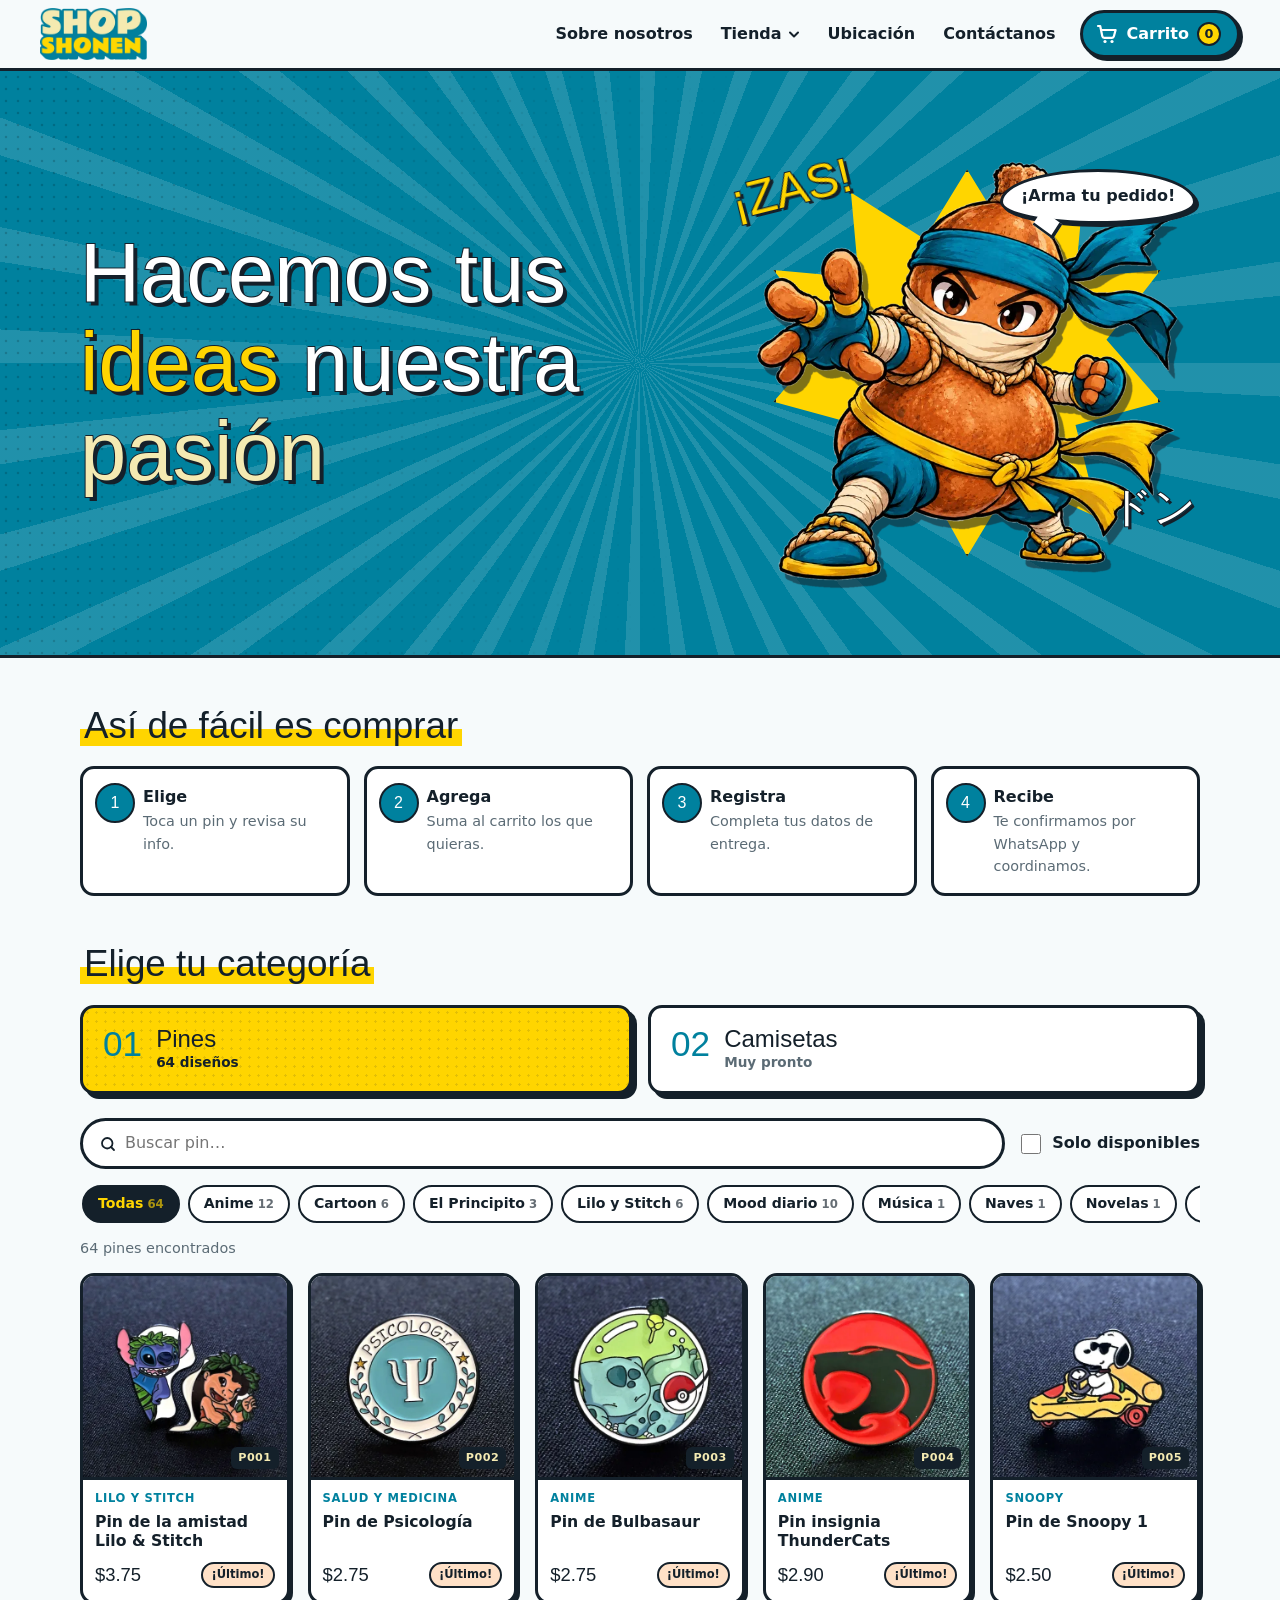
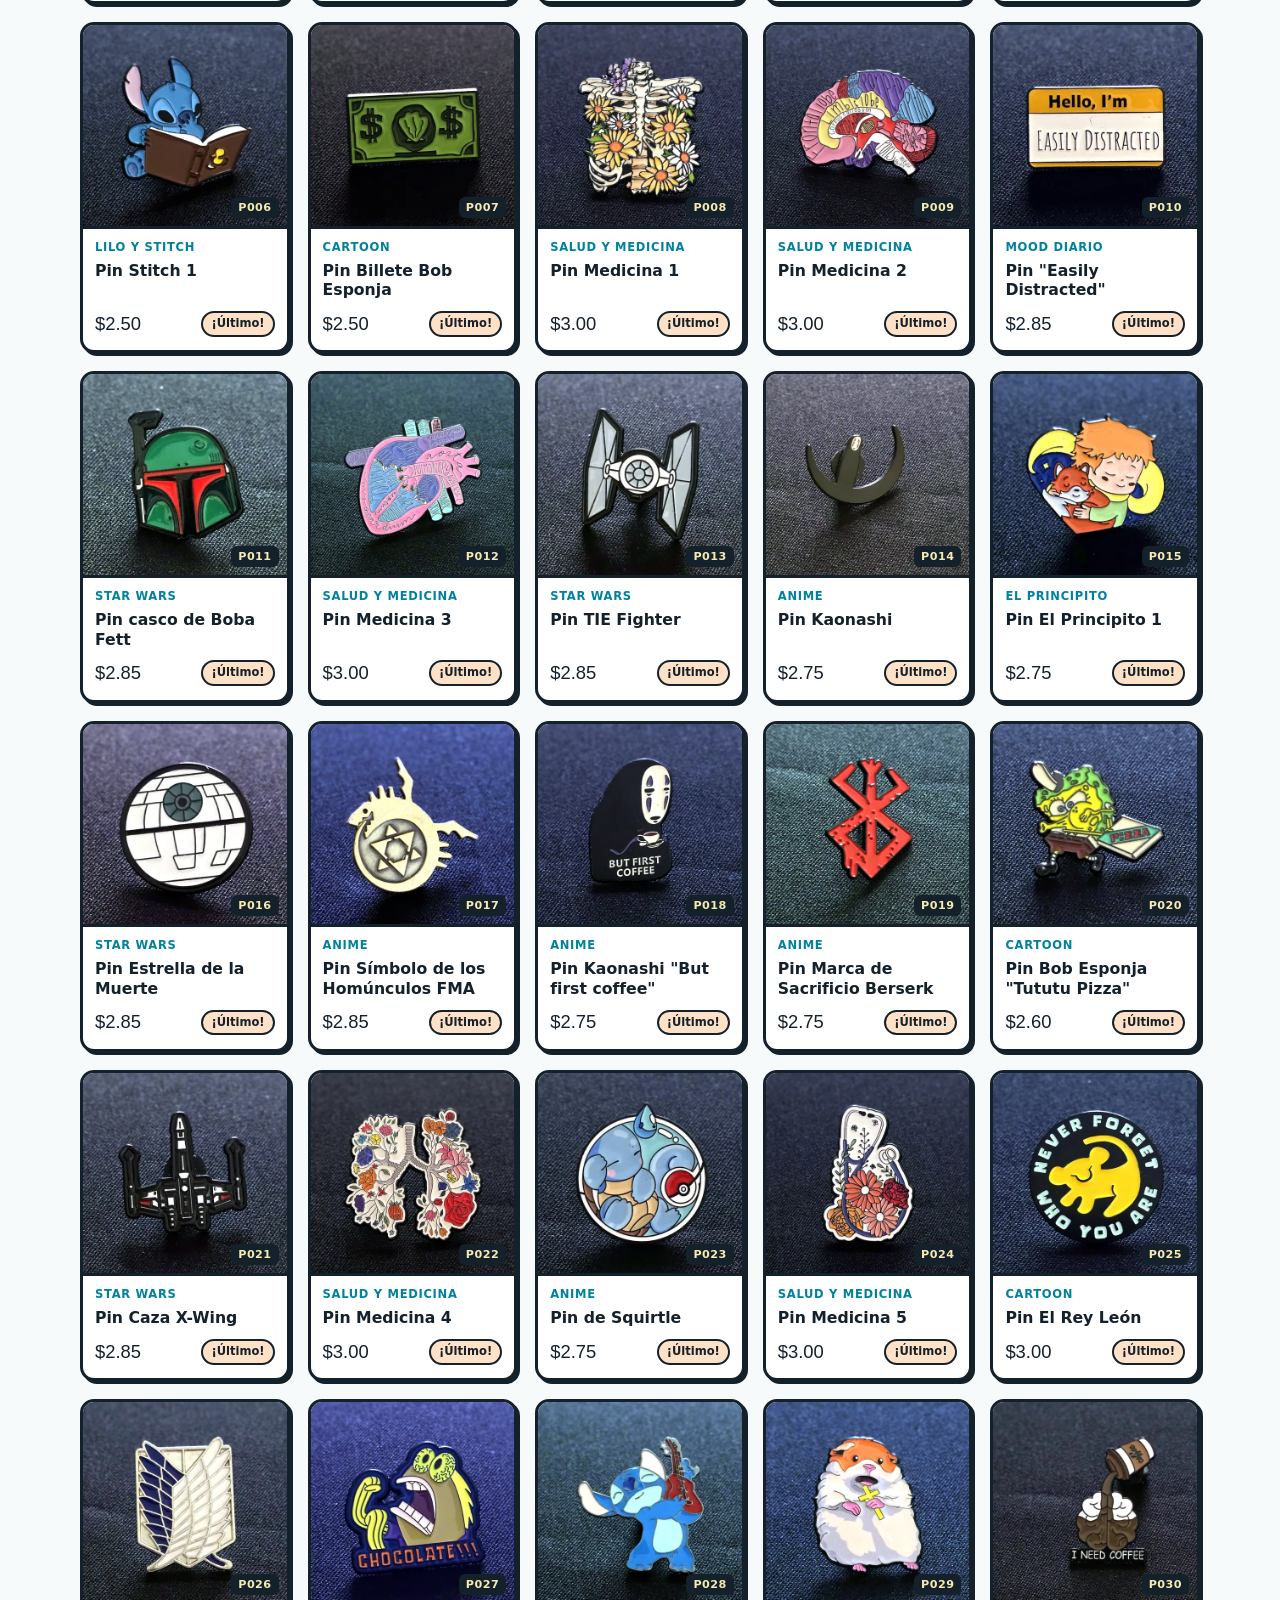
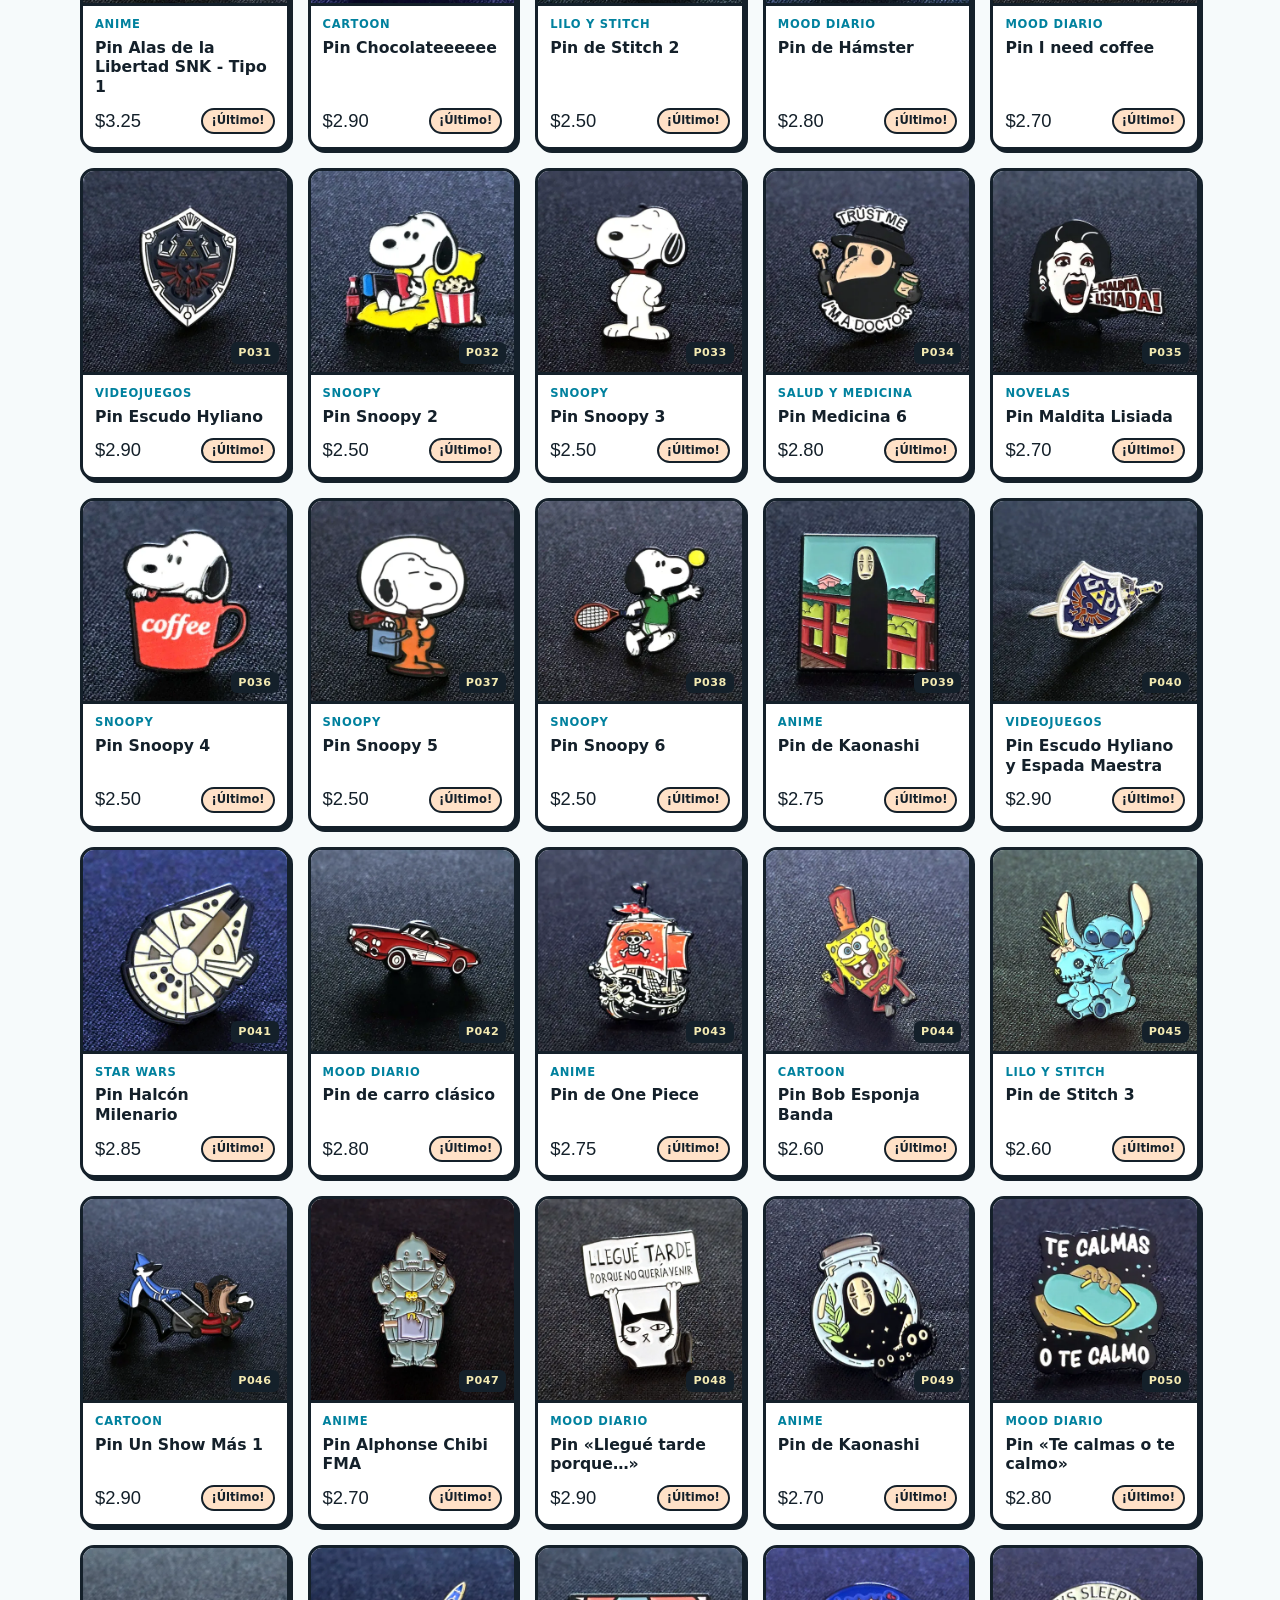
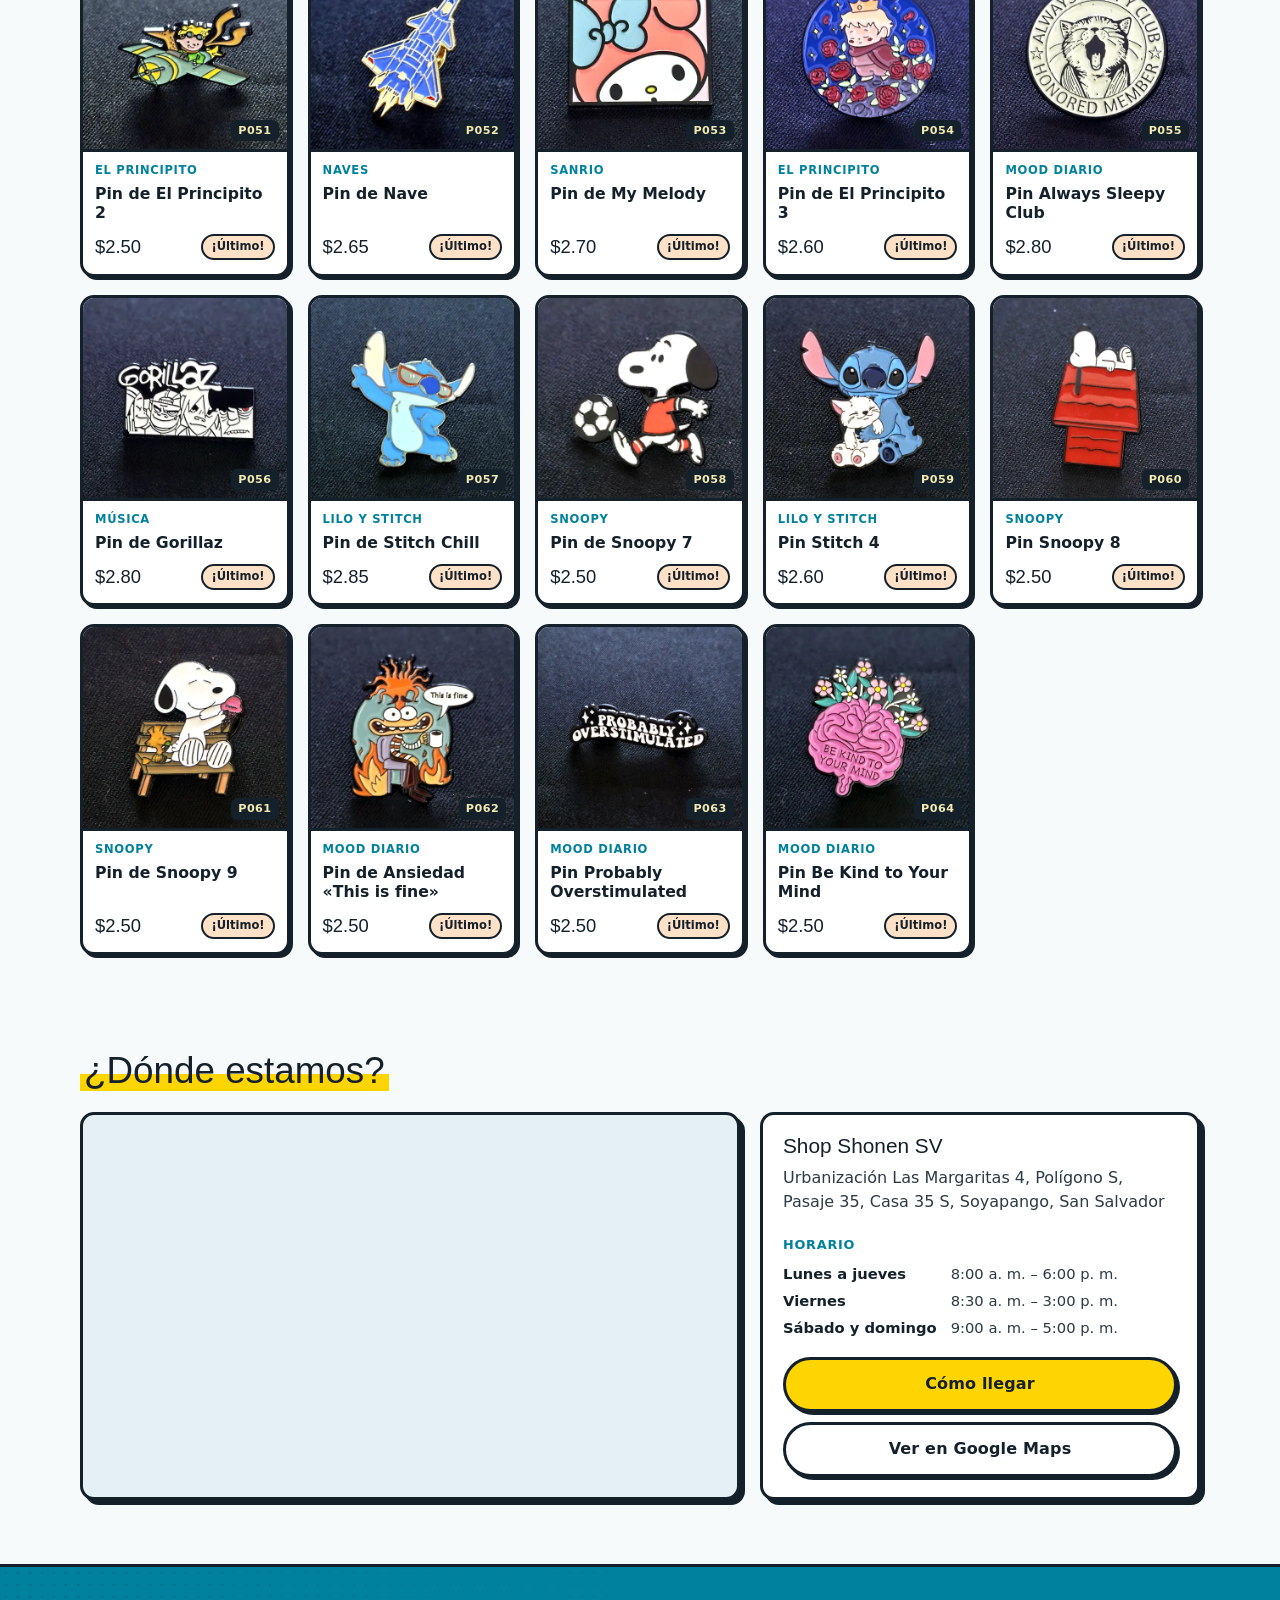
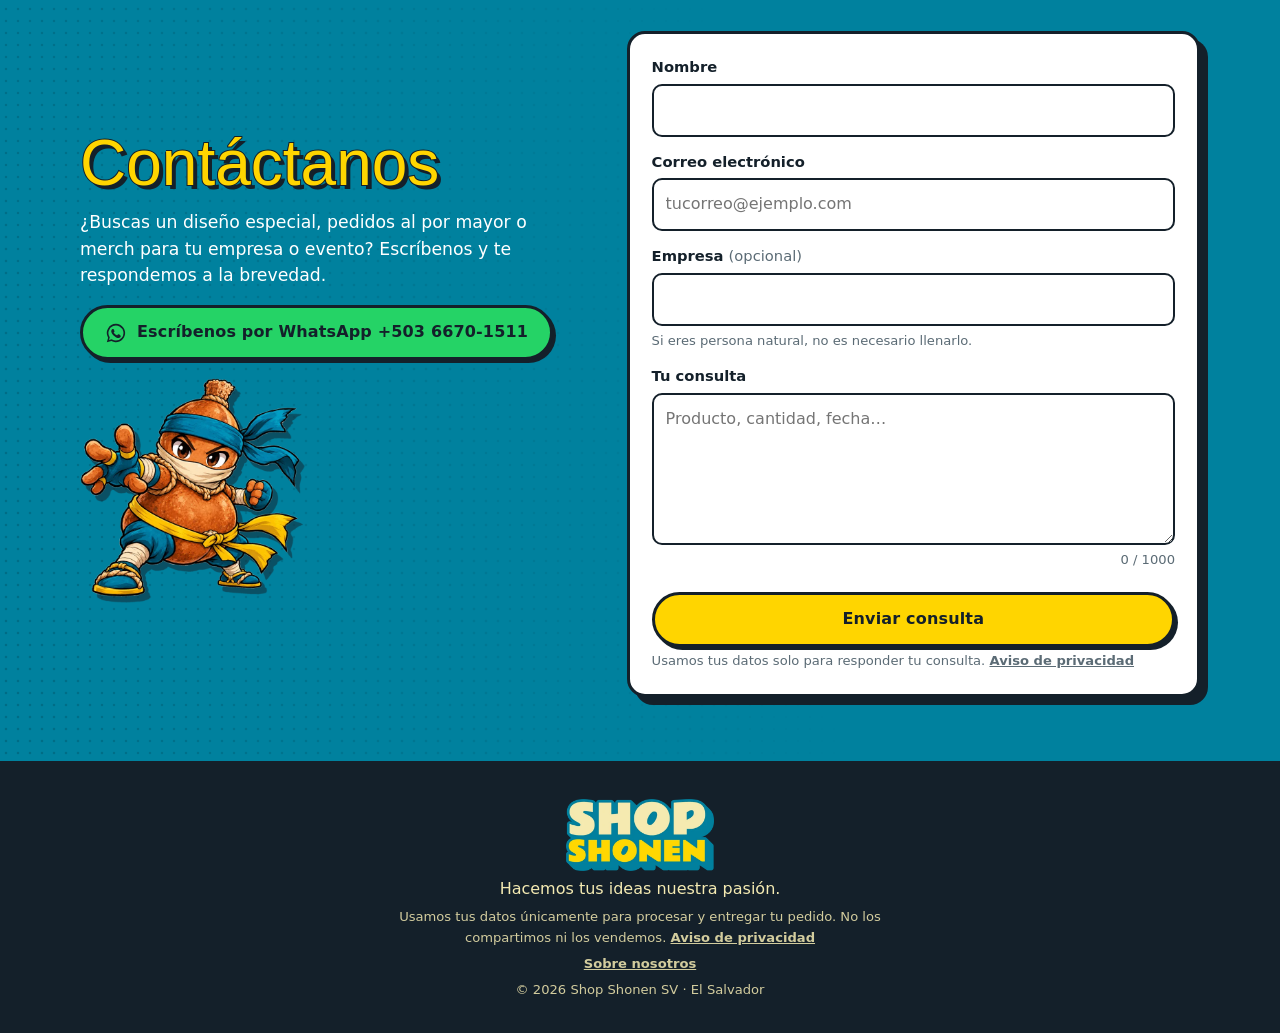
==== commit 379802d2: "Add files via upload" ====
--- a/index.html
+++ b/index.html
@@ -4,7 +4,7 @@
 <meta charset="utf-8">
 <meta name="viewport" content="width=device-width,initial-scale=1,viewport-fit=cover">
 <!--CSP-START-->
-<meta http-equiv="Content-Security-Policy" content="default-src 'self'; script-src 'self'; style-src 'self' 'unsafe-inline' https://fonts.googleapis.com; font-src https://fonts.gstatic.com; img-src 'self' data: https://drive.google.com https://*.googleusercontent.com; frame-src https://www.google.com https://maps.google.com; connect-src https://script.google.com https://script.googleusercontent.com; frame-ancestors 'none'; base-uri 'self'; form-action 'none'">
+<meta http-equiv="Content-Security-Policy" content="default-src 'self'; script-src 'self'; style-src 'self' 'unsafe-inline' https://fonts.googleapis.com; font-src https://fonts.gstatic.com; img-src 'self' data: https://drive.google.com https://*.googleusercontent.com; frame-src https://www.google.com https://maps.google.com; connect-src https://script.google.com https://script.googleusercontent.com; base-uri 'self'; form-action 'none'">
 <meta name="referrer" content="strict-origin-when-cross-origin">
 <meta name="description" content="Shop Shonen SV: pines y merch inspirados en el anime y la cultura pop. Pedidos en línea, pago contra entrega y envíos a todo El Salvador.">
 <link rel="icon" href="logo.webp">
@@ -13,7 +13,7 @@
 <link rel="preconnect" href="https://fonts.googleapis.com">
 <link rel="preconnect" href="https://fonts.gstatic.com" crossorigin>
 <link rel="stylesheet" href="https://fonts.googleapis.com/css2?family=Bangers&family=Dela+Gothic+One&family=M+PLUS+Rounded+1c:wght@400;500;700;800&display=swap">
-<link rel="stylesheet" href="styles.css">
+<link rel="stylesheet" href="styles.css?v=20261005a">
 </head>
 <body>
 <!--BODY-START-->
@@ -370,9 +370,9 @@
 
 <div class="toast" id="toast" role="status" aria-live="polite"></div>
 <!--BODY-END-->
-<script src="config.js"></script>
-<script src="data-productos.js"></script>
-<script src="data-elsalvador.js"></script>
-<script src="app.js"></script>
+<script src="config.js?v=20261005a"></script>
+<script src="data-productos.js?v=20261005a"></script>
+<script src="data-elsalvador.js?v=20261005a"></script>
+<script src="app.js?v=20261005a"></script>
 </body>
 </html>
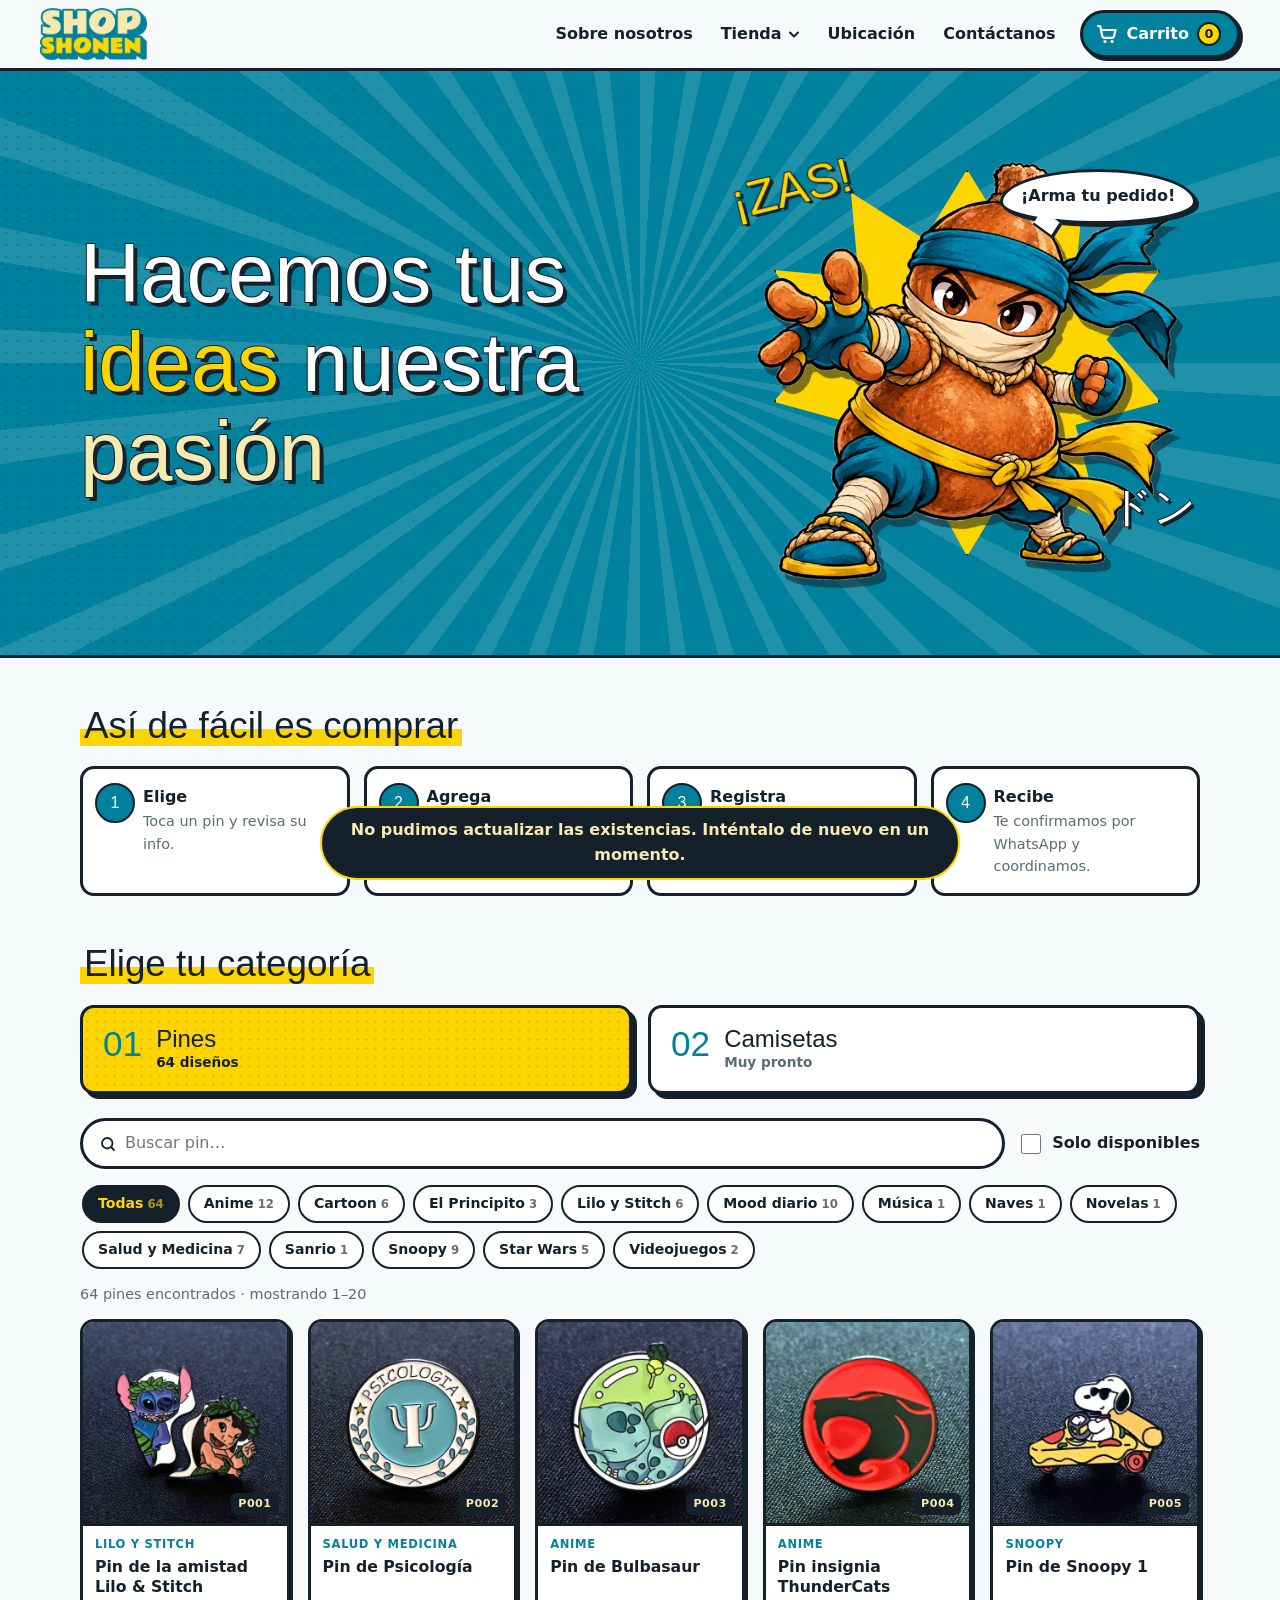
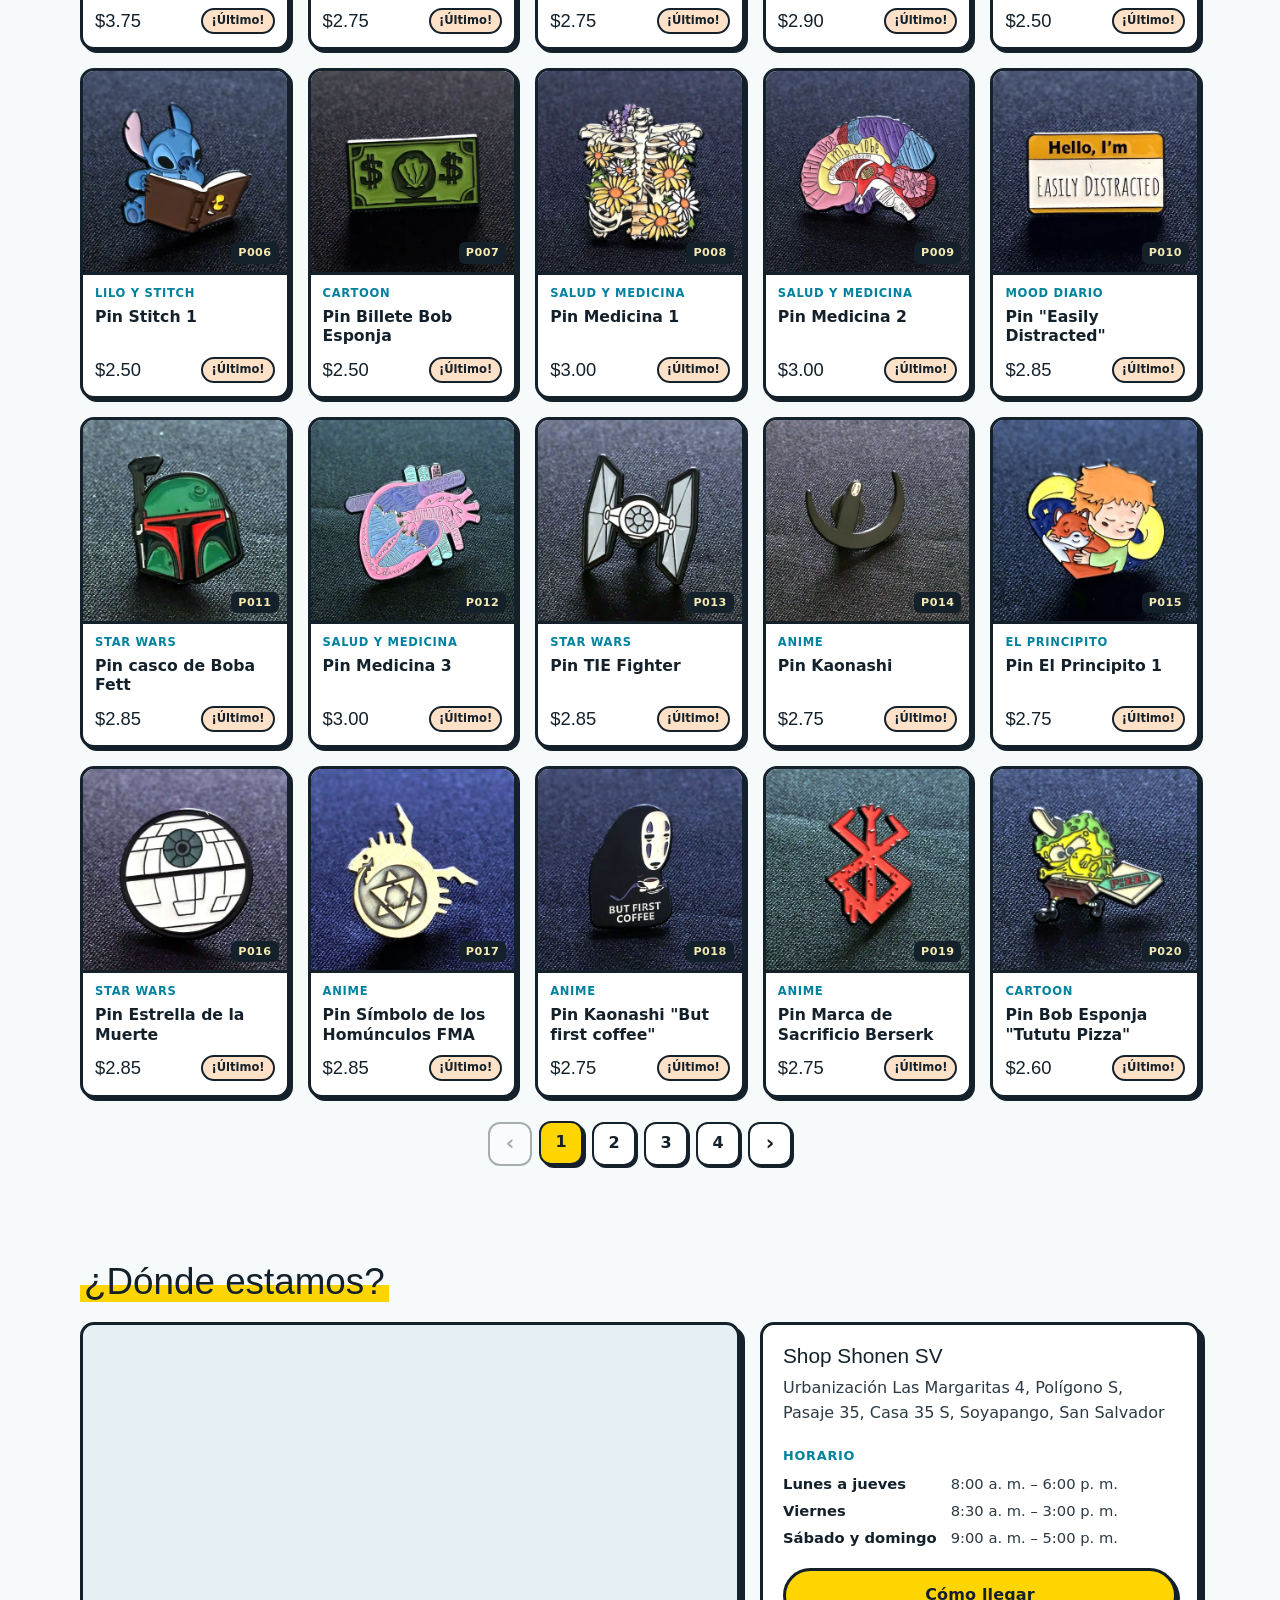
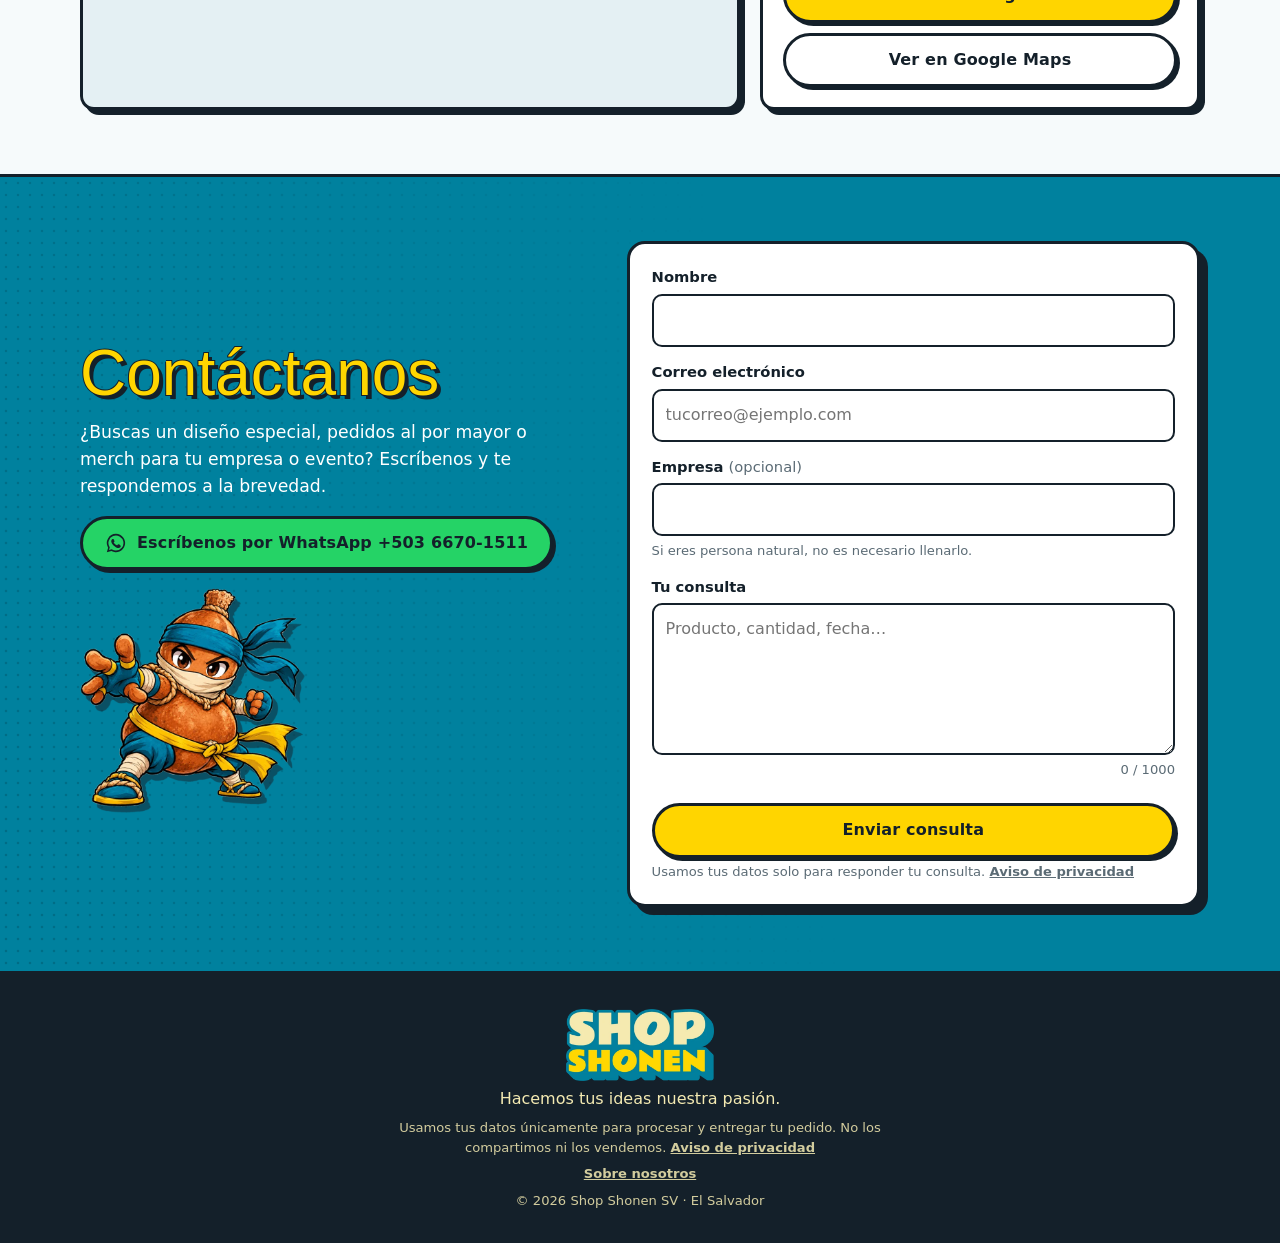
==== commit 53d6eadb: "Add files via upload" ====
--- a/index.html
+++ b/index.html
@@ -13,7 +13,7 @@
 <link rel="preconnect" href="https://fonts.googleapis.com">
 <link rel="preconnect" href="https://fonts.gstatic.com" crossorigin>
 <link rel="stylesheet" href="https://fonts.googleapis.com/css2?family=Bangers&family=Dela+Gothic+One&family=M+PLUS+Rounded+1c:wght@400;500;700;800&display=swap">
-<link rel="stylesheet" href="styles.css?v=20261005a">
+<link rel="stylesheet" href="styles.css?v=20261005b">
 </head>
 <body>
 <!--BODY-START-->
@@ -34,7 +34,9 @@
     </div>
     <button type="button" class="navlink" data-scroll="ubicacion">Ubicación</button>
     <button type="button" class="navlink" data-scroll="contacto">Contáctanos</button>
+    <div class="social social-menu" data-social hidden><span class="social-label">Síguenos</span></div>
   </nav>
+  <div class="social social-top" data-social hidden></div>
   <button type="button" class="cart-btn" id="cartBtn" aria-label="Abrir carrito, 0 productos">
     <svg viewBox="0 0 24 24" width="24" height="24" aria-hidden="true"><path d="M3 4h2.2l2.1 10.2a2 2 0 0 0 2 1.6h7.6a2 2 0 0 0 2-1.5L20.6 8H6.4" fill="none" stroke="currentColor" stroke-width="2.2" stroke-linecap="round" stroke-linejoin="round"/><circle cx="10" cy="19.5" r="1.6" fill="currentColor"/><circle cx="17" cy="19.5" r="1.6" fill="currentColor"/></svg>
     <span class="cart-label">Carrito</span>
@@ -109,6 +111,7 @@
       <div class="chips" id="chips" role="group" aria-label="Filtrar por temática"></div>
       <p class="result-count" id="resultCount" aria-live="polite"></p>
       <div class="grid" id="grid"></div>
+      <nav class="pager" id="pager" aria-label="Páginas del catálogo"></nav>
     </div>
 
     <!-- Panel Camisetas -->
@@ -194,6 +197,7 @@
 <footer class="footer">
   <img src="logo.webp" alt="Shop Shonen SV" width="96" height="96">
   <p>Hacemos tus ideas nuestra pasión.</p>
+  <div class="social social-foot" data-social hidden><span class="social-label">Síguenos</span></div>
   <p class="foot-small">Usamos tus datos únicamente para procesar y entregar tu pedido. No los compartimos ni los vendemos. <button type="button" class="linkish" id="privacyLink">Aviso de privacidad</button></p>
   <p class="foot-small"><a class="linkish" href="nosotros.html">Sobre nosotros</a></p>
   <p class="foot-small">© <span id="year">2026</span> Shop Shonen SV · El Salvador</p>
@@ -370,9 +374,9 @@
 
 <div class="toast" id="toast" role="status" aria-live="polite"></div>
 <!--BODY-END-->
-<script src="config.js?v=20261005a"></script>
-<script src="data-productos.js?v=20261005a"></script>
-<script src="data-elsalvador.js?v=20261005a"></script>
-<script src="app.js?v=20261005a"></script>
+<script src="config.js?v=20261005b"></script>
+<script src="data-productos.js?v=20261005b"></script>
+<script src="data-elsalvador.js?v=20261005b"></script>
+<script src="app.js?v=20261005b"></script>
 </body>
 </html>
--- a/styles.css
+++ b/styles.css
@@ -117,7 +117,7 @@
 .search:focus-within{box-shadow:0 0 0 3px var(--orange)}
 .only-stock{display:flex;gap:8px;align-items:center;font-weight:700}
 .only-stock input{width:20px;height:20px;accent-color:var(--teal)}
-.chips{display:flex;gap:8px;overflow-x:auto;padding:4px 2px 10px;scrollbar-width:thin}
+.chips{display:flex;flex-wrap:wrap;gap:8px;padding:4px 2px 10px}
 .chip{flex:0 0 auto;border:2px solid var(--ink);background:var(--panel);border-radius:999px;padding:6px 14px;font-weight:700;font-size:.88rem;white-space:nowrap}
 .chip[aria-pressed="true"]{background:var(--ink);color:var(--sun)}
 .chip small{opacity:.65;margin-left:4px;font-variant-numeric:tabular-nums}
@@ -336,6 +336,27 @@
 .dd-item{background:none;border:0;text-align:left;padding:10px 12px;border-radius:8px;font-weight:800}
 .dd-item:hover,.dd-item:focus-visible{background:var(--sun)}
 
+/* ---------- Redes sociales ---------- */
+.social{display:flex;align-items:center;gap:8px}
+.social-top{margin-left:6px}
+.soc{display:inline-grid;place-items:center;width:40px;height:40px;border-radius:50%;border:2px solid var(--ink);background:var(--panel);color:var(--ink);box-shadow:2px 2px 0 var(--ink);transition:transform .12s,background .15s,color .15s}
+.soc:hover{transform:translate(-1px,-1px);box-shadow:3px 3px 0 var(--ink)}
+.soc-instagram:hover{background:#e1306c;color:#fff}
+.soc-facebook:hover{background:#1877f2;color:#fff}
+.soc-tiktok:hover{background:var(--ink);color:#fff}
+.social-label{font-weight:800;font-size:.9rem;margin-right:4px}
+.social-menu{display:none}
+.footer .social{justify-content:center;margin:6px 0}
+.footer .soc{background:var(--cream)}
+.footer .social-label{color:var(--cream)}
+
+/* ---------- Paginación ---------- */
+.pager{display:flex;flex-wrap:wrap;justify-content:center;gap:8px;margin-top:24px}
+.pg{min-width:44px;height:44px;padding:0 12px;border:2px solid var(--ink);border-radius:12px;background:var(--panel);font-weight:800;font-variant-numeric:tabular-nums;box-shadow:2px 2px 0 var(--ink)}
+.pg[aria-current="page"]{background:var(--sun);transform:translate(-1px,-1px);box-shadow:3px 3px 0 var(--ink)}
+.pg:disabled{opacity:.35;cursor:not-allowed;box-shadow:none}
+.pg-nav{font-size:1.3rem;line-height:1}
+
 /* ---------- Menú hamburguesa (tablet y celular) ---------- */
 .burger{display:none;width:48px;height:46px;border:var(--b);border-radius:12px;background:var(--sun);box-shadow:var(--sh-sm);padding:0;flex-direction:column;justify-content:center;align-items:center;gap:5px}
 .burger span{display:block;width:22px;height:3px;border-radius:2px;background:var(--ink);transition:transform .25s ease,opacity .2s ease}
@@ -344,6 +365,8 @@
 .burger[aria-expanded="true"] span:nth-child(3){transform:translateY(-8px) rotate(-45deg)}
 @media (max-width:960px){
   .burger{display:inline-flex}
+  .social-top{display:none!important}
+  .topbar.menu-open .social-menu:not([hidden]){display:flex;padding:14px 6px 4px;border-top:2px solid var(--line);margin-top:4px}
   .cart-btn{margin-left:auto}
   .topnav{display:none;position:absolute;top:100%;left:0;right:0;margin:0;flex-direction:column;align-items:stretch;gap:0;background:var(--paper);border-bottom:var(--b);padding:6px var(--gut) 14px;box-shadow:0 10px 0 rgba(20,32,42,.08);animation:menuIn .22s ease}
   .topbar.menu-open .topnav{display:flex}
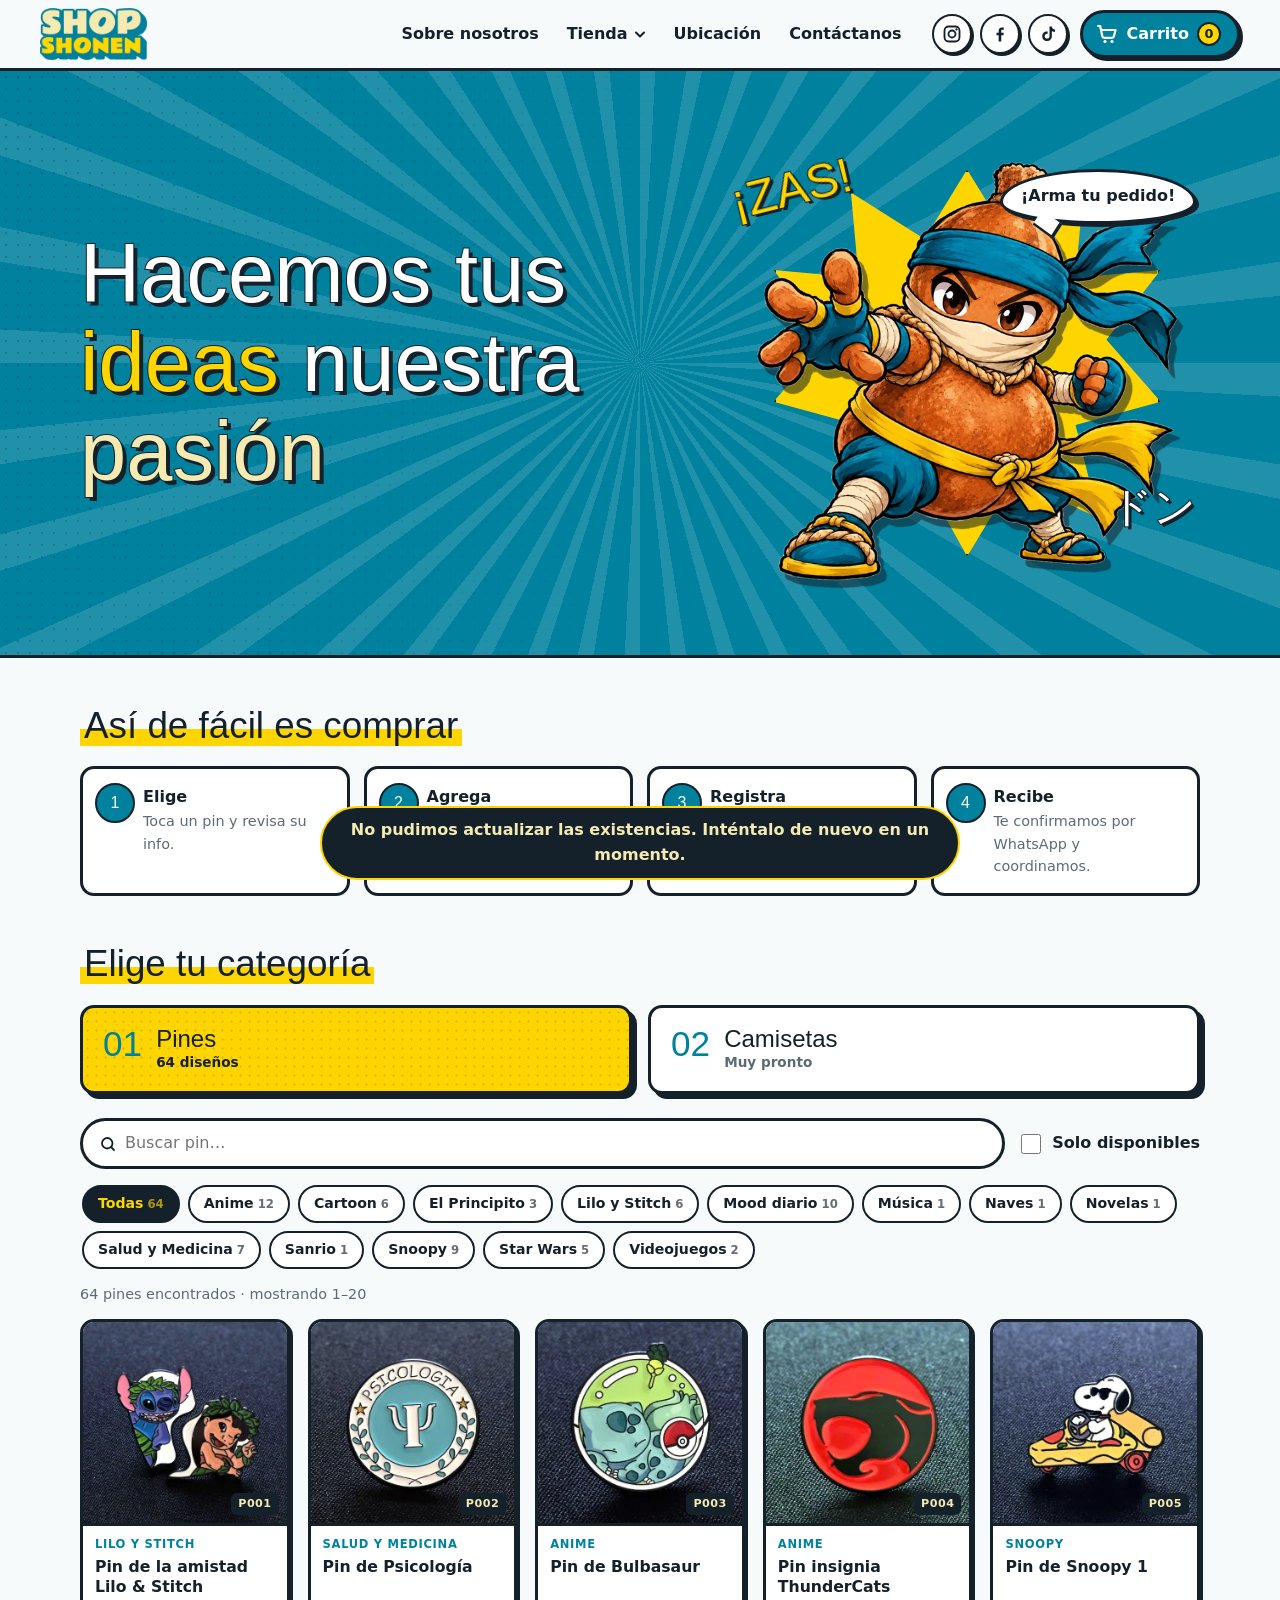
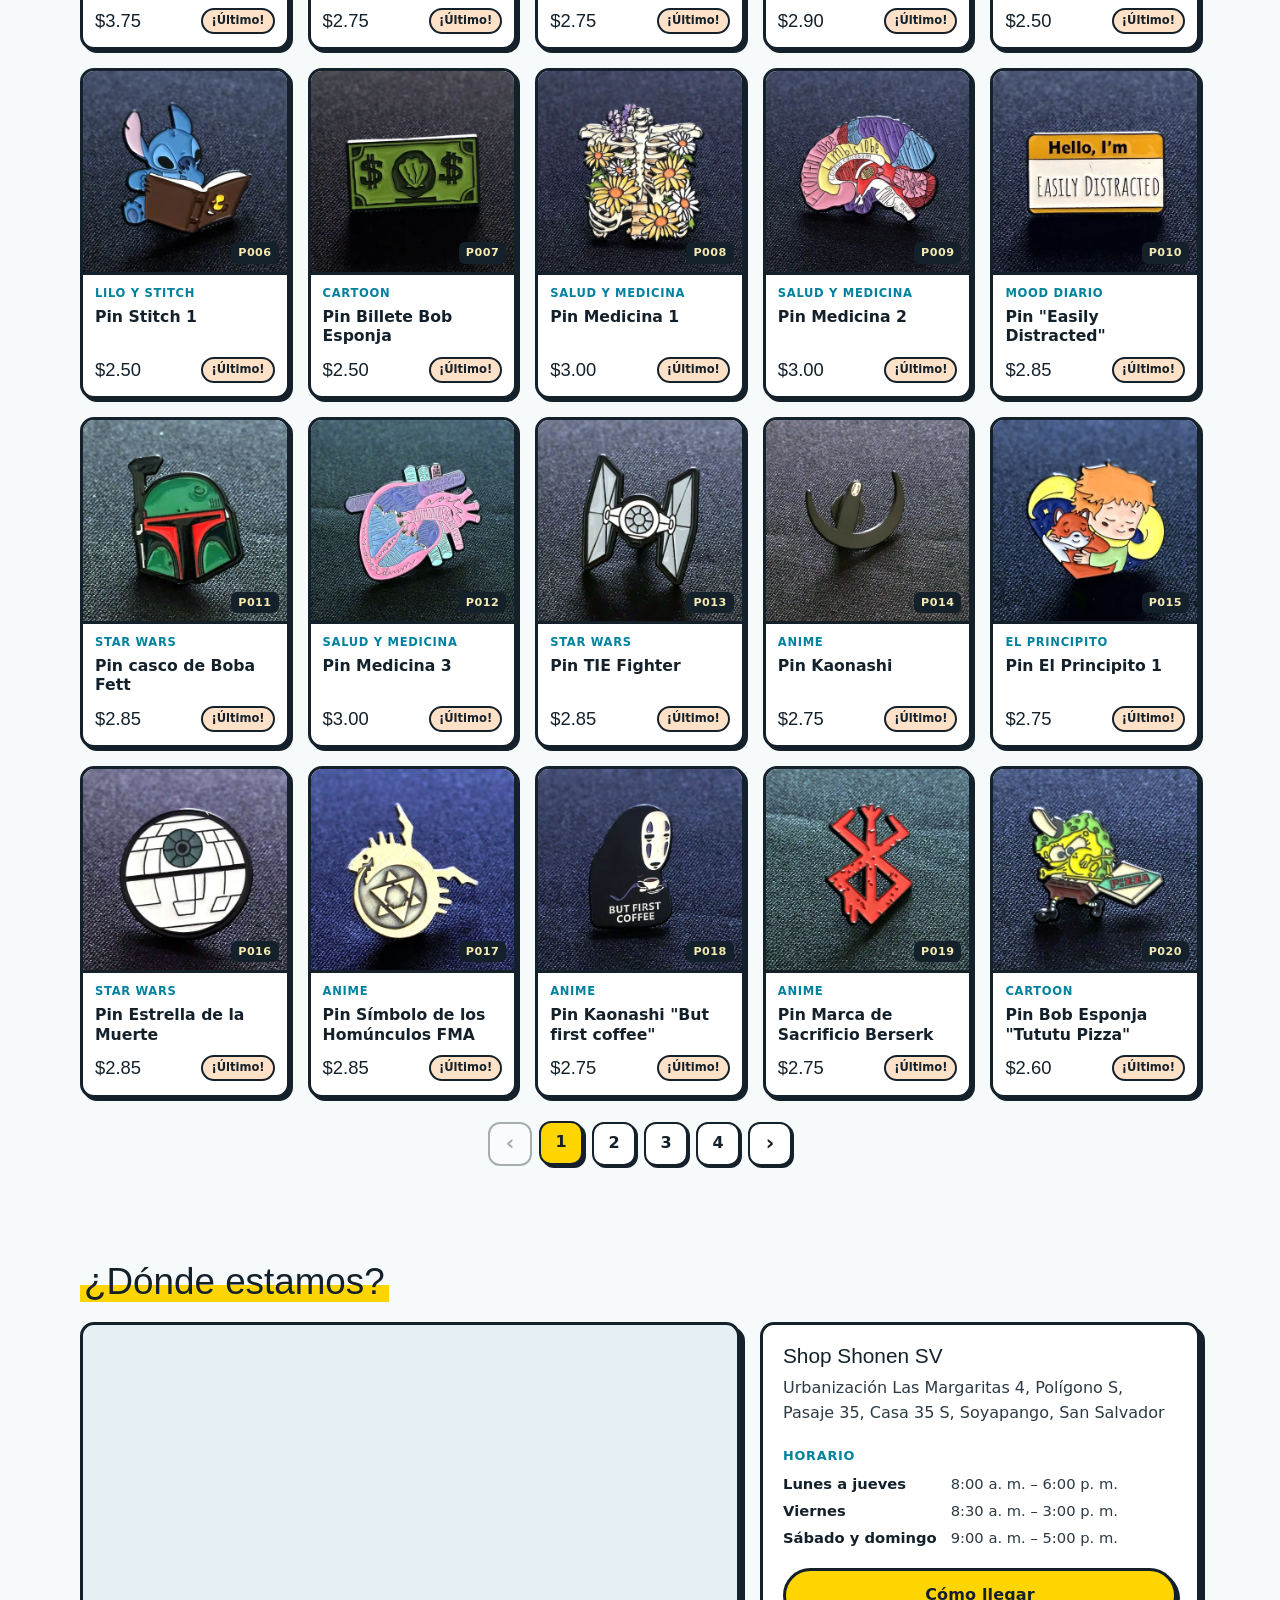
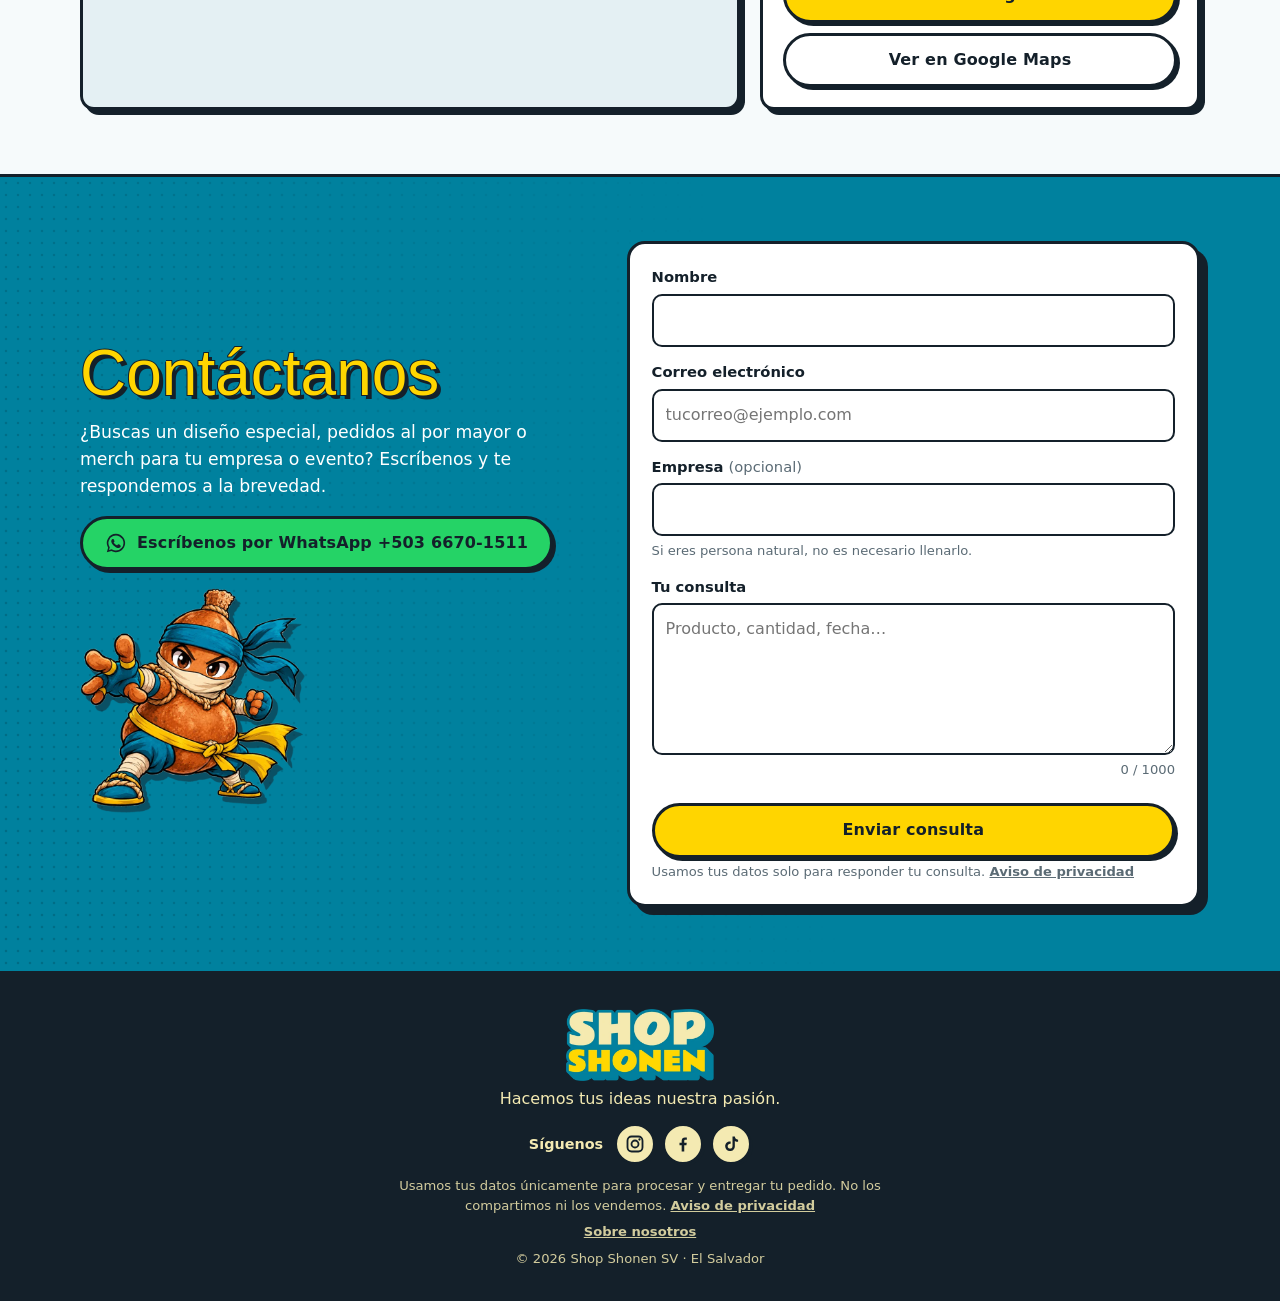
==== commit e479bda6: "Add files via upload" ====
--- a/index.html
+++ b/index.html
@@ -13,7 +13,7 @@
 <link rel="preconnect" href="https://fonts.googleapis.com">
 <link rel="preconnect" href="https://fonts.gstatic.com" crossorigin>
 <link rel="stylesheet" href="https://fonts.googleapis.com/css2?family=Bangers&family=Dela+Gothic+One&family=M+PLUS+Rounded+1c:wght@400;500;700;800&display=swap">
-<link rel="stylesheet" href="styles.css?v=20261005b">
+<link rel="stylesheet" href="styles.css?v=20261005c">
 </head>
 <body>
 <!--BODY-START-->
@@ -374,9 +374,9 @@
 
 <div class="toast" id="toast" role="status" aria-live="polite"></div>
 <!--BODY-END-->
-<script src="config.js?v=20261005b"></script>
-<script src="data-productos.js?v=20261005b"></script>
-<script src="data-elsalvador.js?v=20261005b"></script>
-<script src="app.js?v=20261005b"></script>
+<script src="config.js?v=20261005c"></script>
+<script src="data-productos.js?v=20261005c"></script>
+<script src="data-elsalvador.js?v=20261005c"></script>
+<script src="app.js?v=20261005c"></script>
 </body>
 </html>
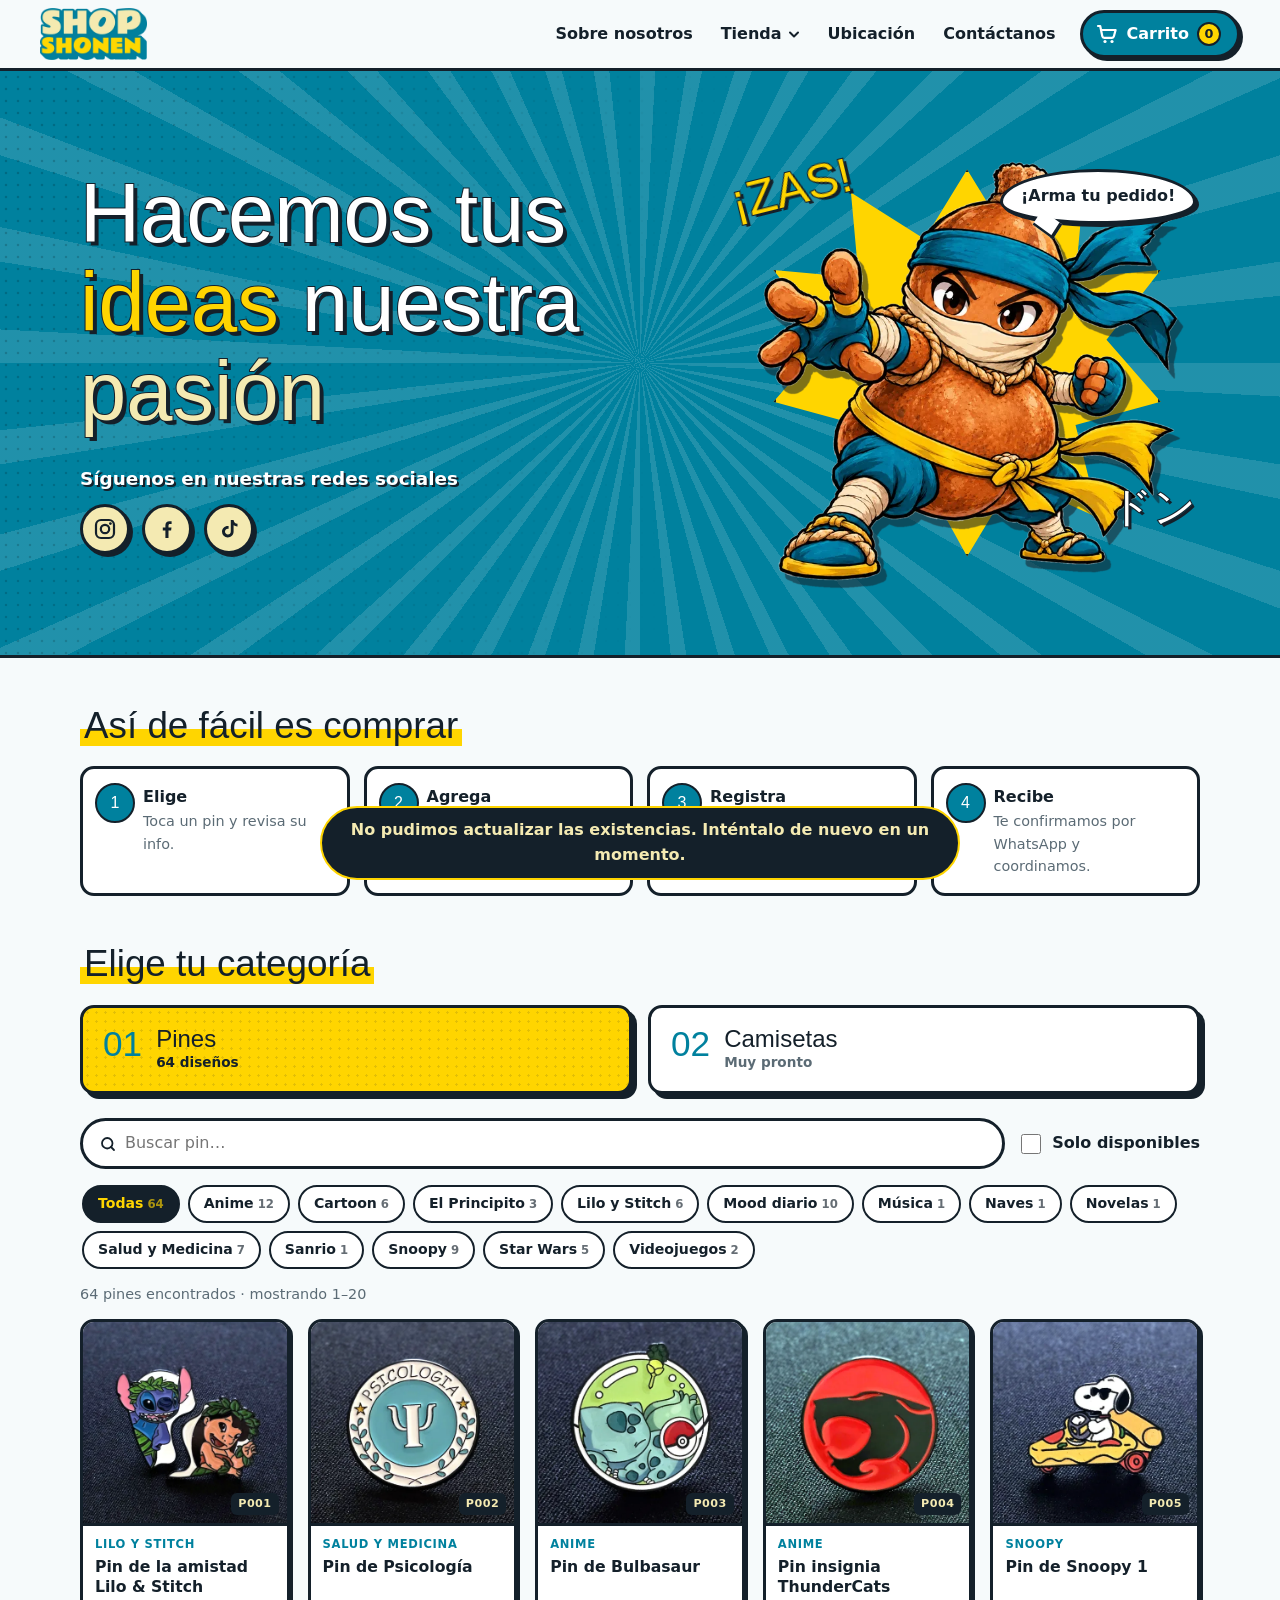
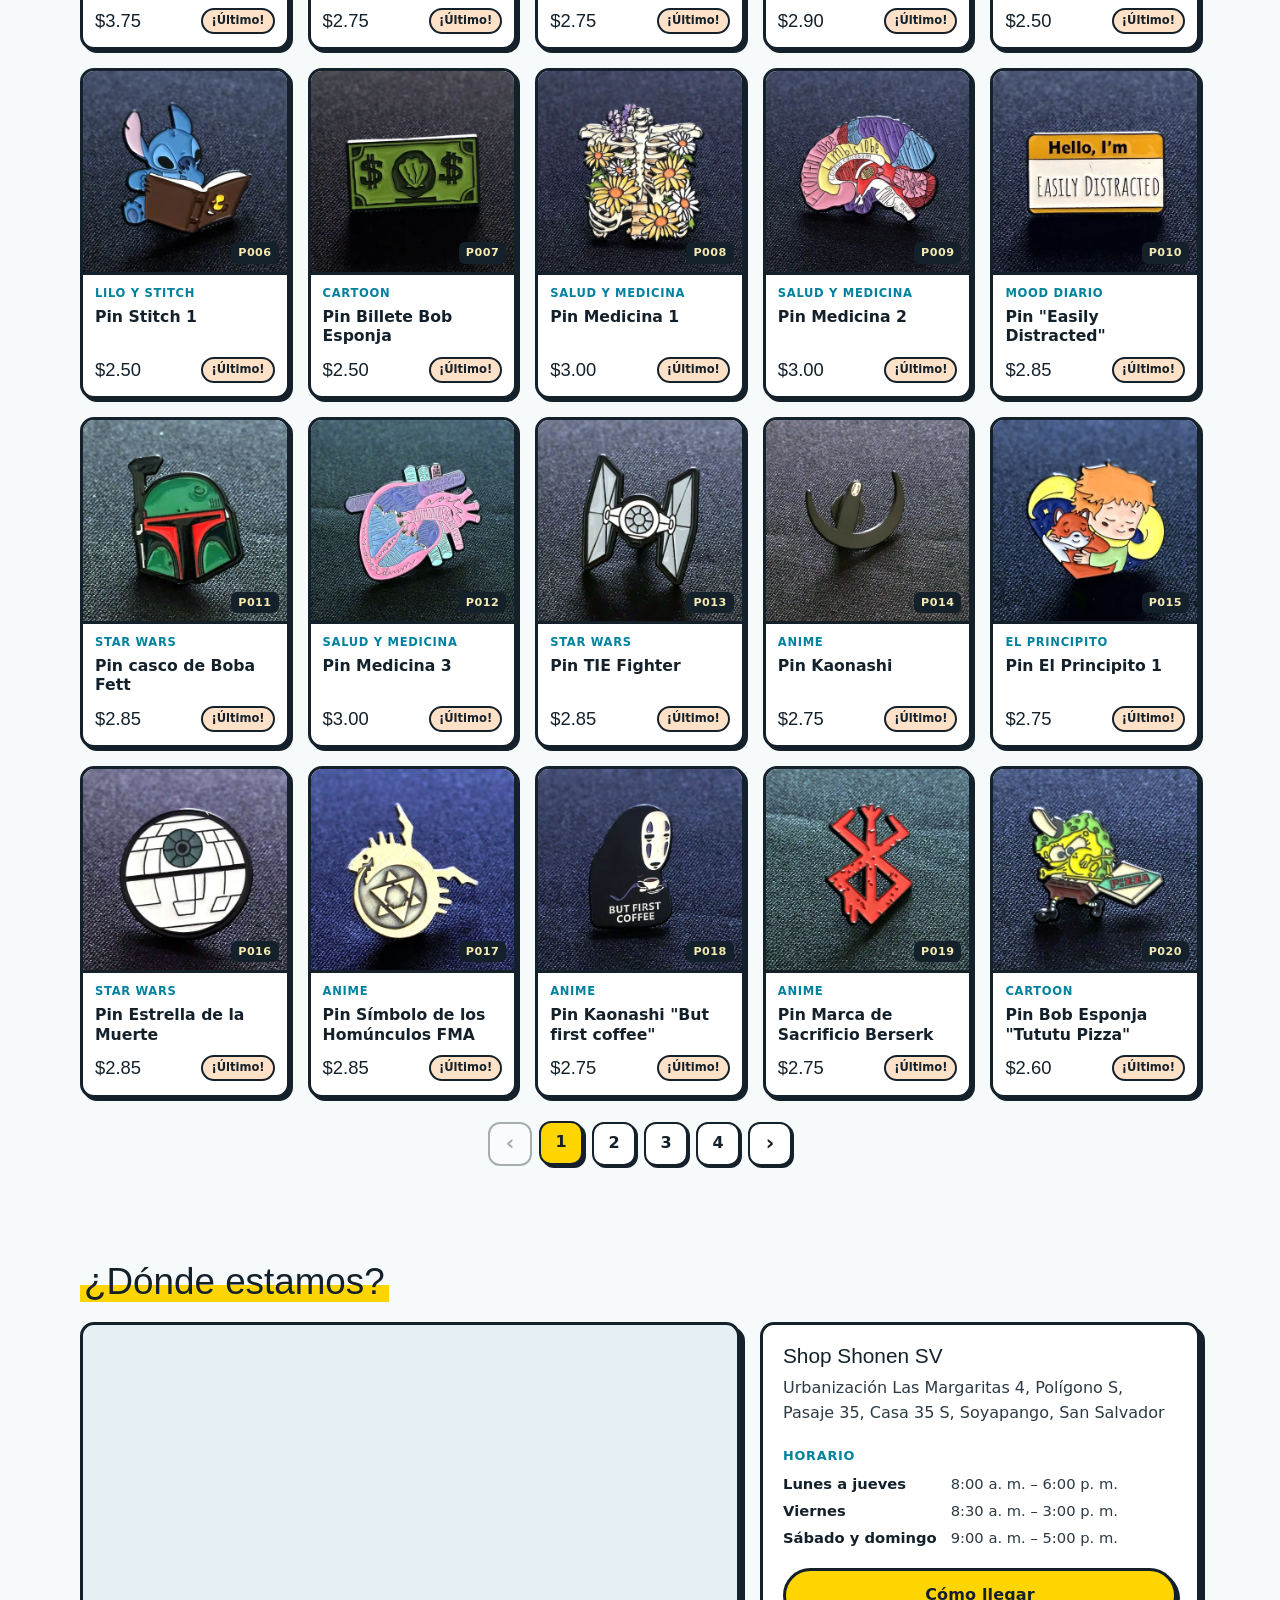
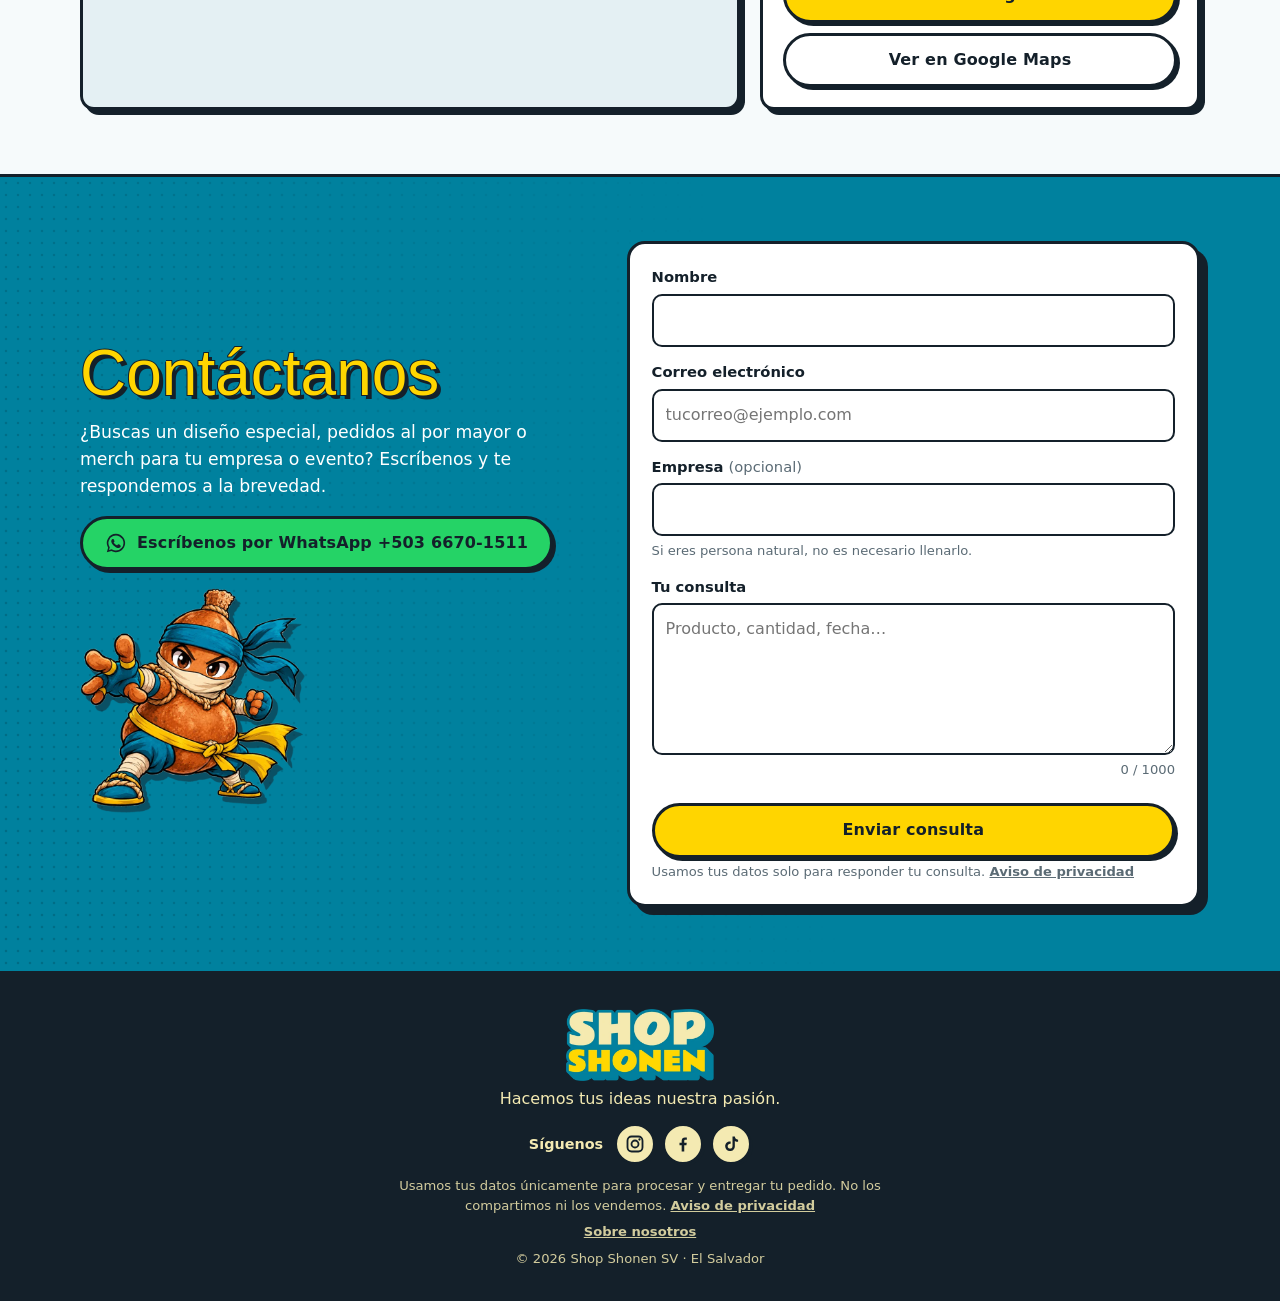
==== commit 043af96b: "Add files via upload" ====
--- a/index.html
+++ b/index.html
@@ -13,7 +13,7 @@
 <link rel="preconnect" href="https://fonts.googleapis.com">
 <link rel="preconnect" href="https://fonts.gstatic.com" crossorigin>
 <link rel="stylesheet" href="https://fonts.googleapis.com/css2?family=Bangers&family=Dela+Gothic+One&family=M+PLUS+Rounded+1c:wght@400;500;700;800&display=swap">
-<link rel="stylesheet" href="styles.css?v=20261005c">
+<link rel="stylesheet" href="styles.css?v=20261005d">
 </head>
 <body>
 <!--BODY-START-->
@@ -34,9 +34,7 @@
     </div>
     <button type="button" class="navlink" data-scroll="ubicacion">Ubicación</button>
     <button type="button" class="navlink" data-scroll="contacto">Contáctanos</button>
-    <div class="social social-menu" data-social hidden><span class="social-label">Síguenos</span></div>
   </nav>
-  <div class="social social-top" data-social hidden></div>
   <button type="button" class="cart-btn" id="cartBtn" aria-label="Abrir carrito, 0 productos">
     <svg viewBox="0 0 24 24" width="24" height="24" aria-hidden="true"><path d="M3 4h2.2l2.1 10.2a2 2 0 0 0 2 1.6h7.6a2 2 0 0 0 2-1.5L20.6 8H6.4" fill="none" stroke="currentColor" stroke-width="2.2" stroke-linecap="round" stroke-linejoin="round"/><circle cx="10" cy="19.5" r="1.6" fill="currentColor"/><circle cx="17" cy="19.5" r="1.6" fill="currentColor"/></svg>
     <span class="cart-label">Carrito</span>
@@ -61,6 +59,10 @@
           <span class="w" style="--i:3">nuestra</span>
           <span class="w hl2" style="--i:4">pasión</span>
         </h1>
+        <div class="hero-social" id="heroSocial" hidden>
+          <p class="hero-social-txt">Síguenos en nuestras redes sociales</p>
+          <div class="social social-hero" data-social></div>
+        </div>
       </div>
       <div class="hero-stage" aria-hidden="true">
         <div class="burst"></div>
@@ -374,9 +376,9 @@
 
 <div class="toast" id="toast" role="status" aria-live="polite"></div>
 <!--BODY-END-->
-<script src="config.js?v=20261005c"></script>
-<script src="data-productos.js?v=20261005c"></script>
-<script src="data-elsalvador.js?v=20261005c"></script>
-<script src="app.js?v=20261005c"></script>
+<script src="config.js?v=20261005d"></script>
+<script src="data-productos.js?v=20261005d"></script>
+<script src="data-elsalvador.js?v=20261005d"></script>
+<script src="app.js?v=20261005d"></script>
 </body>
 </html>
--- a/styles.css
+++ b/styles.css
@@ -346,6 +346,11 @@
 .soc-tiktok:hover{background:var(--ink);color:#fff}
 .social-label{font-weight:800;font-size:.9rem;margin-right:4px}
 .social-menu{display:none}
+.hero-social{margin-top:30px;animation:pop .6s cubic-bezier(.2,1.6,.4,1) 1s both}
+.hero-social-txt{margin:0 0 10px;font-weight:800;font-size:clamp(1rem,2vw,1.15rem);color:#fff;text-shadow:2px 2px 0 var(--ink)}
+.social-hero{gap:12px}
+.social-hero .soc{width:50px;height:50px;background:var(--cream);border:3px solid var(--ink);box-shadow:3px 3px 0 var(--ink)}
+.social-hero .soc svg{width:24px;height:24px}
 .footer .social{justify-content:center;margin:6px 0}
 .footer .soc{background:var(--cream)}
 .footer .social-label{color:var(--cream)}
